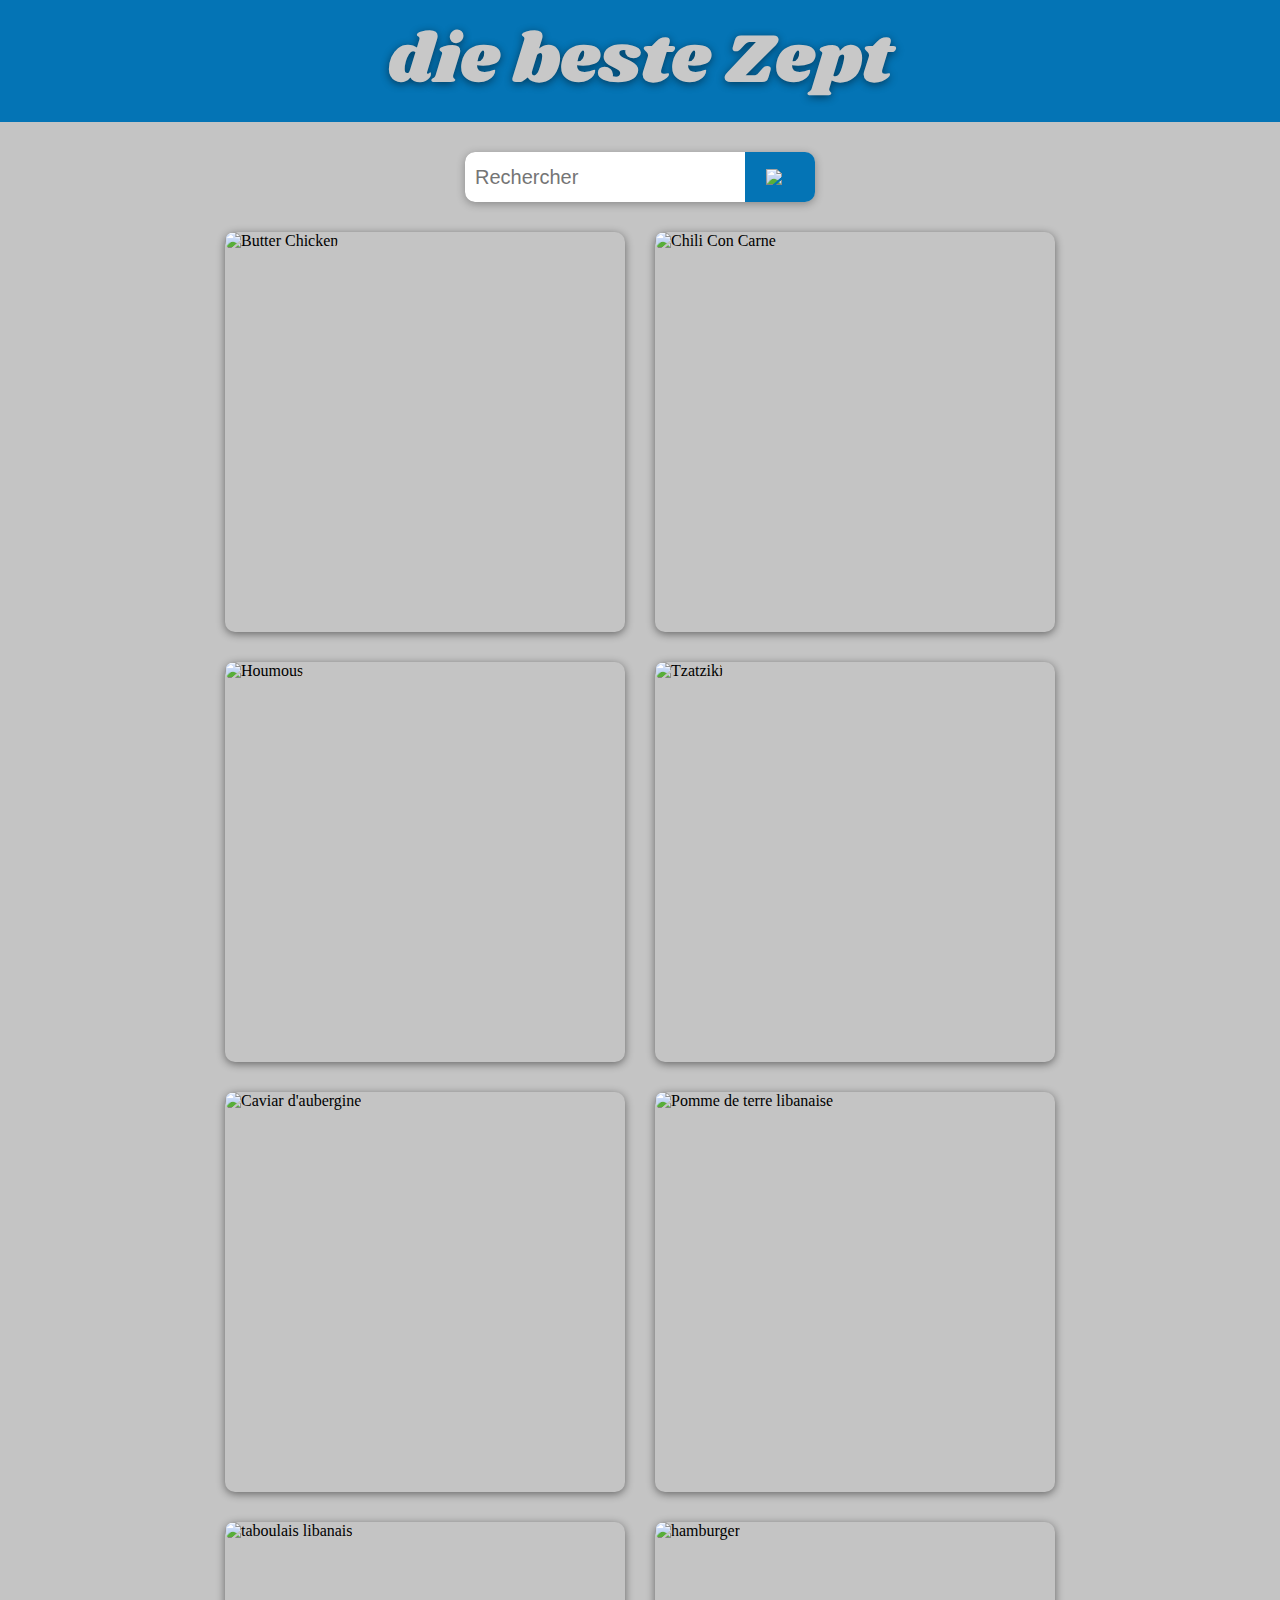
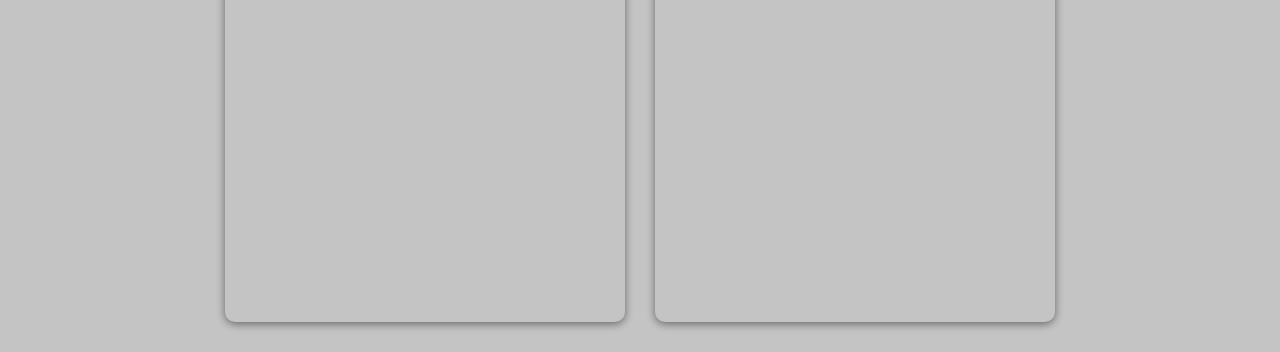
==== index.html @ 377eae84 "commited" ====
<!DOCTYPE html>
<html lang="fr">

<head>
    <meta charset="UTF-8">
    <meta http-equiv="X-UA-Compatible" content="IE=edge">
    <meta name="viewport" content="width=device-width, initial-scale=1.0">
    <title>Rezepte</title>
    <link rel="stylesheet" href="./style.css">
    <link href="https://fonts.googleapis.com/css2?family=Shrikhand&display=swap" rel="stylesheet">
    <link href="https://fonts.googleapis.com/css2?family=Merriweather:wght@300&display=swap" rel="stylesheet">
    <link href="https://fonts.googleapis.com/css2?family=Karma:wght@300&display=swap" rel="stylesheet">
</head>

<body>

    <div class="container-accueil">
        <h1>die beste Zept </h1>

        <div class="container-search">
            <input id="search-input" type="text" placeholder="Rechercher">
            <div class="search">
                <img src="ressources/logo-search.svg">
            </div>
        </div>

        <div class="container-recettes">
            <div class="block-recette">
                <div class="devant">
                    <img src="ressources/butter-chicken.jpg" alt="Butter Chicken">
                </div>
                <div class="overlay">
                    <h4>Butter Chicken</h4>
                    <button class="btn-instruction" type="button"><a
                            href="rezepte/butterChicken.html">Instructions</a></button>
                </div>
            </div>

            <div class="block-recette">
                <div class="devant">
                    <img src="ressources/chili.jpg" alt="Chili Con Carne">
                </div>
                <div class="overlay">
                    <h4>Chili Con Carne</h4>
                    <button class="btn-instruction" type="button"><a
                            href="rezepte/chiliConCarne.html">Instructions</a></button>
                </div>
            </div>

            <div class="block-recette">
                <div class="devant">
                    <img src="ressources/houmous.jpg" alt="Houmous">
                </div>
                <div class="overlay">
                    <h4>Houmous</h4>
                    <button class="btn-instruction" type="button"><a
                            href="rezepte/houmous.html">Instructions</a></button>
                </div>
            </div>

            <div class="block-recette">
                <div class="devant">
                    <img src="ressources/tzatziki.webp" alt="Tzatziki">
                </div>
                <div class="overlay">
                    <h4>Tzatziki</h4>
                    <button class="btn-instruction" type="button"><a
                            href="rezepte/tzatziki.html">Instructions</a></button>
                </div>
            </div>

            <div class="block-recette">
                <div class="devant">
                    <img src="ressources/caviar-aubergine.jpg" alt="Caviar d'aubergine">
                </div>
                <div class="overlay">
                    <h4>Caviar d'aubergine</h4>
                    <button class="btn-instruction" type="button"><a
                            href="rezepte/caviarAubergine.html">Instructions</a></button>
                </div>
            </div>

            <div class="block-recette">
                <div class="devant">
                    <img src="ressources/PDT-libanaise.jpg" alt="Pomme de terre libanaise">
                </div>
                <div class="overlay">
                    <h4>Batata harra</h4>
                    <button class="btn-instruction" type="button"><a
                            href="rezepte/pdtLibanaise.html">Instructions</a></button>
                </div>
            </div>

            <div class="block-recette">
                <div class="devant">
                    <img src="ressources/taboulelibanais.jpg" alt="taboulais libanais">
                </div>
                <div class="overlay">
                    <h4>Taboulé libanais</h4>
                    <button class="btn-instruction" type="button"><a
                            href="rezepte/tabouleLibanais.html">Instructions</a></button>
                </div>
            </div>

            <div class="block-recette">
                <div class="devant">
                    <img src="ressources/hamburger.webp" alt="hamburger">
                </div>
                <div class="overlay">
                    <h4>Hamburger</h4>
                    <button class="btn-instruction" type="button"><a
                            href="rezepte/hamburger.html">Instructions</a></button>
                </div>
            </div>

        </div>

    </div>

    <script src="main.js"></script>
</body>

</html>
---- style.css ----
*,
::before,
::after {
    margin: 0;
    padding: 0;
    box-sizing: border-box;
}

body {
    background: #C4C4C4;
}

.container-accueil {
    display: flex;
    flex-direction: column;
    justify-content: center;
    align-items: center;
}

.container-accueil h1 {
    padding: 10px;
    text-align: center;
    font-size: clamp(30px, 8vw, 70px);
    width: 100%;
    font-weight: lighter;
    background-color: #0474B5;
    font-family: 'Shrikhand', cursive;
    color: rgb(200, 200, 200);
    text-shadow: 0 2px 8px rgba(0, 0, 0, 0.479);
}

/***************** Searh barre ****************/

.container-search {
    display: flex;
    max-width: 350px;
    width: 70%;
    margin-top: 30px;
    border-radius: 10px;
    overflow: hidden;
    box-shadow: 0 2px 8px rgba(0, 0, 0, 0.3);
}

.search {
    background-color: #0474B5;
    position: relative;
    width: 20%;
}

.search img {
    position: absolute;
    top: 50%;
    left: 50%;
    transform: translate(-50%, -50%);
    width: 40%;
}

input[type="text"] {
    max-width: 300px;
    width: 80%;
    height: 50px;
    border-top-left-radius: 10px;
    border-bottom-left-radius: 10px;
    padding-left: 10px;
    border: none;
    font-size: 20px;
    cursor: pointer;
}

/*********** Blocks recettes ******************/

.container-recettes {
    display: flex;
    justify-content: center;
    flex-wrap: wrap;
    width: 100%;
    padding: 30px;
    gap: 30px;
    max-width: 2200px;
}

.block-recette {
    position: relative;
    width: 400px;
    height: 400px;
    border-radius: 10px;
    box-shadow: 0 2px 8px rgba(0, 0, 0, 0.479);
}

.devant {
    position: absolute;
    top: 0;
    right: 0;
    bottom: 0;
    left: 0;
    border-radius: 10px;
    transition: filter 0.4s ease-in-out;
}

.devant img {
    width: 100%;
    height: 100%;
    object-fit: cover;
    object-position: center;
    border-radius: 10px;
}

.overlay {
    position: absolute;
    top: 50%;
    left: 50%;
    transform: translate(-50%, -50%);
    display: flex;
    flex-direction: column;
    align-items: center;
    justify-content: center;
    text-align: center;
    gap: 10px;
    width: 100%;
    height: 0;
    overflow: hidden;
    color: white;
    background-color: #0000009a;
    transition: height 0.4s ease-in-out;
}

.overlay h4 {
    font-size: clamp(25px, 3vw, 40px);
    margin-bottom: 10px;
    font-family: 'Merriweather', serif;
}

.block-recette:hover .overlay {
    height: 40%;
}

.block-recette:hover .devant {
    filter: blur(2px);
}

.btn-instruction {
    position: relative;
    padding: 10px 15px;
    cursor: pointer;
    border-radius: 10px;
    font-size: clamp(15px, 2vw, 25px);
    font-weight: 600;
    z-index: 1;
    overflow: hidden;
    border: none;
    box-shadow: 0 2px 8px rgba(255, 255, 255, 0.459);
    font-family: 'Karma', serif;
}

.btn-instruction a {
    text-decoration: none;
    color: black;
    letter-spacing: 1px;
    transition: color 0.3s ease-in-out;
}

.btn-instruction::after {
    content: "";
    z-index: -1;
    position: absolute;
    top: 50%;
    left: 50%;
    width: 100%;
    height: 0;
    transform: translate(-50%, -50%) rotate(26deg);
    background-color: #0474b5;
    transition: all 0.3s ease-in-out;
}

.btn-instruction:hover::after {
    height: 250%;
}

.btn-instruction:hover a {
    color: white;
}

.derriere .recette-instruction {
    font-size: 30px;
}

/*************** Responsive **********************/

@media screen and (max-width: 890px) {

    .block-recette {
        width: 100%;
        height: 300px;
    }
}


@media screen and (max-width:425px) {


    .container-recettes {
        padding: 20px;
        gap: 20px;
    }

    /***************** Searh barre ****************/

    .container-search {
        margin-top: 20px;
    }

    input[type="text"] {
        height: 40px;
    }

    .block-recette {
        height: 300px;
    }

}
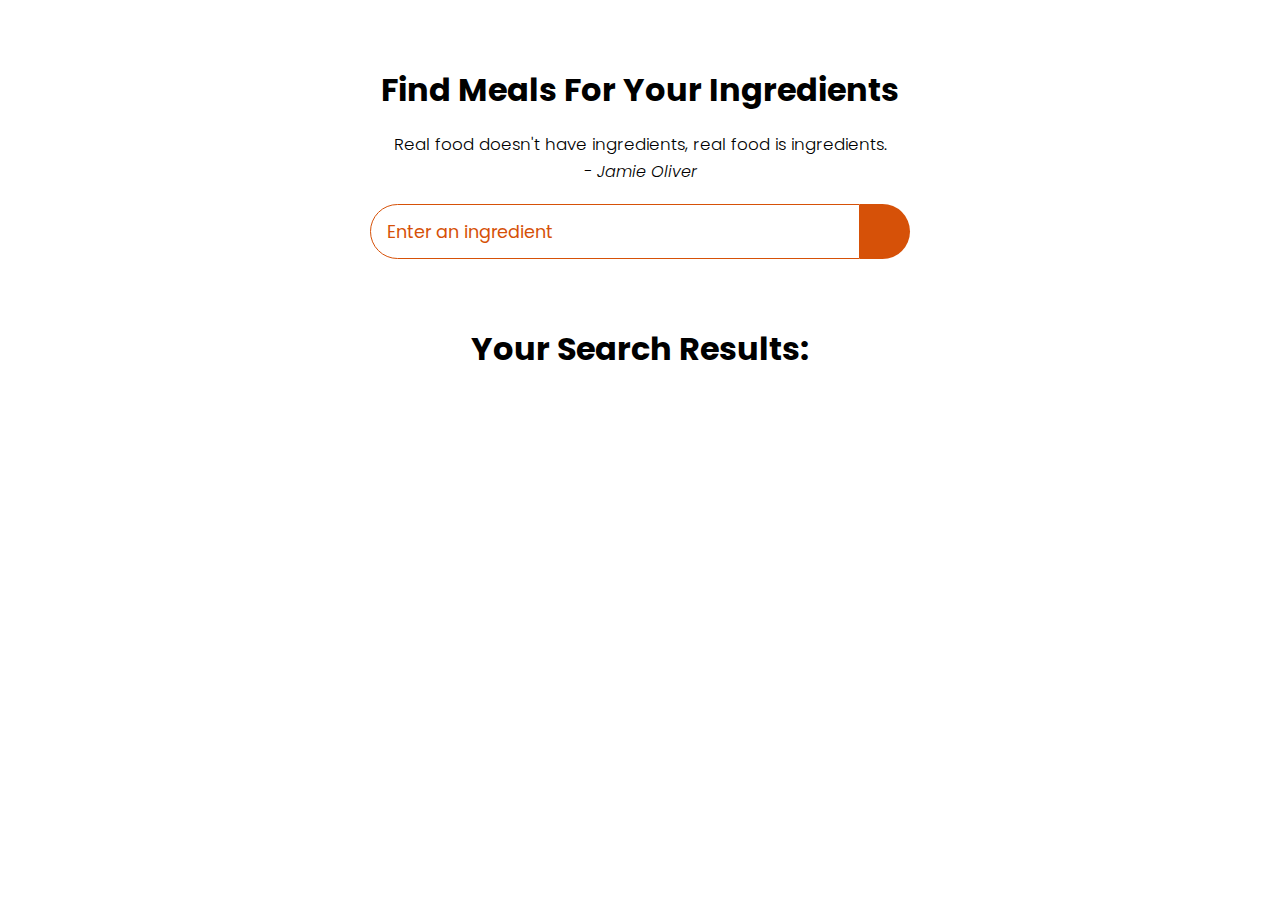
==== commit dac4f221: "neues style" ====
--- a/index.html
+++ b/index.html
@@ -1,123 +1,81 @@
 <!DOCTYPE html>
-<html lang="fr">
+<html lang="en">
 
 <head>
     <meta charset="UTF-8">
-    <meta http-equiv="X-UA-Compatible" content="IE=edge">
     <meta name="viewport" content="width=device-width, initial-scale=1.0">
-    <title>Rezepte</title>
-    <link rel="stylesheet" href="./style.css">
-    <link href="https://fonts.googleapis.com/css2?family=Shrikhand&display=swap" rel="stylesheet">
-    <link href="https://fonts.googleapis.com/css2?family=Merriweather:wght@300&display=swap" rel="stylesheet">
-    <link href="https://fonts.googleapis.com/css2?family=Karma:wght@300&display=swap" rel="stylesheet">
+    <title>Find Meal For Your Ingredients</title>
+    <link rel="stylesheet" href="https://cdnjs.cloudflare.com/ajax/libs/font-awesome/5.15.1/css/all.min.css"
+        integrity="sha512-+4zCK9k+qNFUR5X+cKL9EIR+ZOhtIloNl9GIKS57V1MyNsYpYcUrUeQc9vNfzsWfV28IaLL3i96P9sdNyeRssA=="
+        crossorigin="anonymous" />
+    <link rel="stylesheet" href="style.css">
 </head>
 
 <body>
 
-    <div class="container-accueil">
-        <h1>die beste Zept </h1>
+    <div class="container">
+        <div class="meal-wrapper">
+            <div class="meal-search">
+                <h2 class="title">Find Meals For Your Ingredients</h2>
+                <blockquote>Real food doesn't have ingredients, real food is ingredients.<br>
+                    <cite>- Jamie Oliver</cite>
+                </blockquote>
 
-        <div class="container-search">
-            <input id="search-input" type="text" placeholder="Rechercher">
-            <div class="search">
-                <img src="ressources/logo-search.svg">
-            </div>
-        </div>
-
-        <div class="container-recettes">
-            <div class="block-recette">
-                <div class="devant">
-                    <img src="ressources/butter-chicken.jpg" alt="Butter Chicken">
-                </div>
-                <div class="overlay">
-                    <h4>Butter Chicken</h4>
-                    <button class="btn-instruction" type="button"><a
-                            href="rezepte/butterChicken.html">Instructions</a></button>
+                <div class="meal-search-box">
+                    <input type="text" class="search-control" placeholder="Enter an ingredient" id="search-input">
+                    <button type="submit" class="search-btn btn" id="search-btn">
+                        <i class="fas fa-search"></i>
+                    </button>
                 </div>
             </div>
 
-            <div class="block-recette">
-                <div class="devant">
-                    <img src="ressources/chili.jpg" alt="Chili Con Carne">
-                </div>
-                <div class="overlay">
-                    <h4>Chili Con Carne</h4>
-                    <button class="btn-instruction" type="button"><a
-                            href="rezepte/chiliConCarne.html">Instructions</a></button>
+            <div class="meal-result">
+                <h2 class="title">Your Search Results:</h2>
+                <div id="meal">
+                    <!-- meal item -->
+                    <!-- <div class = "meal-item">
+            <div class = "meal-img">
+              <img src = "food.jpg" alt = "food">
+            </div>
+            <div class = "meal-name">
+              <h3>Potato Chips</h3>
+              <a href = "#" class = "recipe-btn">Get Recipe</a>
+            </div>
+          </div> -->
+                    <!-- end of meal item -->
                 </div>
             </div>
 
-            <div class="block-recette">
-                <div class="devant">
-                    <img src="ressources/houmous.jpg" alt="Houmous">
-                </div>
-                <div class="overlay">
-                    <h4>Houmous</h4>
-                    <button class="btn-instruction" type="button"><a
-                            href="rezepte/houmous.html">Instructions</a></button>
+
+            <div class="meal-details">
+                <!-- recipe close btn -->
+                <button type="button" class="btn recipe-close-btn" id="recipe-close-btn">
+                    <i class="fas fa-times"></i>
+                </button>
+
+                <!-- meal content -->
+                <div class="meal-details-content">
+                    <!-- <h2 class = "recipe-title">Meals Name Here</h2>
+          <p class = "recipe-category">Category Name</p>
+          <div class = "recipe-instruct">
+            <h3>Instructions:</h3>
+            <p>Lorem ipsum, dolor sit amet consectetur adipisicing elit. Quo blanditiis quis accusantium natus! Porro, reiciendis maiores molestiae distinctio veniam ratione ex provident ipsa, soluta suscipit quam eos velit autem iste!</p>
+            <p>Lorem ipsum dolor sit amet consectetur adipisicing elit. Amet aliquam voluptatibus ad obcaecati magnam, esse numquam nisi ut adipisci in?</p>
+          </div>
+          <div class = "recipe-meal-img">
+            <img src = "food.jpg" alt = "">
+          </div>
+          <div class = "recipe-link">
+            <a href = "#" target = "_blank">Watch Video</a>
+          </div> -->
                 </div>
             </div>
-
-            <div class="block-recette">
-                <div class="devant">
-                    <img src="ressources/tzatziki.webp" alt="Tzatziki">
-                </div>
-                <div class="overlay">
-                    <h4>Tzatziki</h4>
-                    <button class="btn-instruction" type="button"><a
-                            href="rezepte/tzatziki.html">Instructions</a></button>
-                </div>
-            </div>
-
-            <div class="block-recette">
-                <div class="devant">
-                    <img src="ressources/caviar-aubergine.jpg" alt="Caviar d'aubergine">
-                </div>
-                <div class="overlay">
-                    <h4>Caviar d'aubergine</h4>
-                    <button class="btn-instruction" type="button"><a
-                            href="rezepte/caviarAubergine.html">Instructions</a></button>
-                </div>
-            </div>
-
-            <div class="block-recette">
-                <div class="devant">
-                    <img src="ressources/PDT-libanaise.jpg" alt="Pomme de terre libanaise">
-                </div>
-                <div class="overlay">
-                    <h4>Batata harra</h4>
-                    <button class="btn-instruction" type="button"><a
-                            href="rezepte/pdtLibanaise.html">Instructions</a></button>
-                </div>
-            </div>
-
-            <div class="block-recette">
-                <div class="devant">
-                    <img src="ressources/taboulelibanais.jpg" alt="taboulais libanais">
-                </div>
-                <div class="overlay">
-                    <h4>Taboulé libanais</h4>
-                    <button class="btn-instruction" type="button"><a
-                            href="rezepte/tabouleLibanais.html">Instructions</a></button>
-                </div>
-            </div>
-
-            <div class="block-recette">
-                <div class="devant">
-                    <img src="ressources/hamburger.webp" alt="hamburger">
-                </div>
-                <div class="overlay">
-                    <h4>Hamburger</h4>
-                    <button class="btn-instruction" type="button"><a
-                            href="rezepte/hamburger.html">Instructions</a></button>
-                </div>
-            </div>
-
         </div>
-
     </div>
 
-    <script src="main.js"></script>
+
+
+    <script src="script.js"></script>
 </body>
 
 </html>--- a/style.css
+++ b/style.css
@@ -1,220 +1,344 @@
-*,
-::before,
-::after {
+@import url('https://fonts.googleapis.com/css2?family=Poppins:wght@200;300;400;500;600;700;800;900&display=swap');
+
+* {
+    padding: 0;
     margin: 0;
-    padding: 0;
     box-sizing: border-box;
 }
 
+:root {
+    --tenne-tawny: #d65108;
+    --tenne-tawny-dark: #b54507;
+}
+
 body {
-    background: #C4C4C4;
-}
-
-.container-accueil {
+    font-weight: 300;
+    font-size: 1.05rem;
+    line-height: 1.6;
+    font-family: 'Poppins', sans-serif;
+}
+
+/*  */
+.btn {
+    font-family: inherit;
+    cursor: pointer;
+    outline: 0;
+    font-size: 1.05rem;
+}
+
+.text {
+    opacity: 0.8;
+}
+
+.title {
+    font-size: 2rem;
+    margin-bottom: 1rem;
+}
+
+/*  */
+.container {
+    min-height: 100vh;
+}
+
+.meal-wrapper {
+    max-width: 1280px;
+    margin: 0 auto;
+    padding: 2rem;
+    background: #fff;
+    text-align: center;
+}
+
+.meal-search {
+    margin: 2rem 0;
+}
+
+.meal-search cite {
+    font-size: 1rem;
+}
+
+.meal-search-box {
+    margin: 1.2rem 0;
     display: flex;
-    flex-direction: column;
-    justify-content: center;
-    align-items: center;
-}
-
-.container-accueil h1 {
-    padding: 10px;
-    text-align: center;
-    font-size: clamp(30px, 8vw, 70px);
+    align-items: stretch;
+}
+
+.search-control,
+.search-btn {
     width: 100%;
-    font-weight: lighter;
-    background-color: #0474B5;
-    font-family: 'Shrikhand', cursive;
-    color: rgb(200, 200, 200);
-    text-shadow: 0 2px 8px rgba(0, 0, 0, 0.479);
-}
-
-/***************** Searh barre ****************/
-
-.container-search {
-    display: flex;
-    max-width: 350px;
-    width: 70%;
-    margin-top: 30px;
-    border-radius: 10px;
+}
+
+.search-control {
+    padding: 0 1rem;
+    font-size: 1.1rem;
+    font-family: inherit;
+    outline: 0;
+    border: 1px solid var(--tenne-tawny);
+    color: var(--tenne-tawny);
+    border-top-left-radius: 2rem;
+    border-bottom-left-radius: 2rem;
+}
+
+.search-control::placeholder {
+    color: var(--tenne-tawny);
+}
+
+.search-btn {
+    width: 55px;
+    height: 55px;
+    font-size: 1.8rem;
+    background: var(--tenne-tawny);
+    color: #fff;
+    border: none;
+    border-top-right-radius: 2rem;
+    border-bottom-right-radius: 2rem;
+    transition: all 0.4s linear;
+    -webkit-transition: all 0.4s linear;
+    -moz-transition: all 0.4s linear;
+    -ms-transition: all 0.4s linear;
+    -o-transition: all 0.4s linear;
+}
+
+.search-btn:hover {
+    background: var(--tenne-tawny-dark);
+}
+
+.meal-result {
+    margin-top: 4rem;
+}
+
+#meal {
+    margin: 2.4rem 0;
+}
+
+.meal-item {
+    border-radius: 1rem;
+    -webkit-border-radius: 1rem;
+    -moz-border-radius: 1rem;
+    -ms-border-radius: 1rem;
+    -o-border-radius: 1rem;
     overflow: hidden;
-    box-shadow: 0 2px 8px rgba(0, 0, 0, 0.3);
-}
-
-.search {
-    background-color: #0474B5;
-    position: relative;
-    width: 20%;
-}
-
-.search img {
-    position: absolute;
+    box-shadow: 0 4px 21px -12px rgba(0, 0, 0, 0.79);
+    margin: 2rem 0;
+}
+
+.meal-img img {
+    width: 100%;
+    display: block;
+}
+
+.meal-name {
+    padding: 1.5rem 0.5rem;
+}
+
+.meal-name h3 {
+    font-size: 1.4rem;
+}
+
+.recipe-btn {
+    text-decoration: none;
+    color: #fff;
+    background: var(--tenne-tawny);
+    font-weight: 500;
+    font-size: 1.1rem;
+    padding: 0.75rem 0;
+    display: block;
+    width: 175px;
+    margin: 1rem auto;
+    border-radius: 2rem;
+    -webkit-border-radius: 2rem;
+    -moz-border-radius: 2rem;
+    -ms-border-radius: 2rem;
+    -o-border-radius: 2rem;
+    transition: all 0.4s linear;
+    -webkit-transition: all 0.4s linear;
+    -moz-transition: all 0.4s linear;
+    -ms-transition: all 0.4s linear;
+    -o-transition: all 0.4s linear;
+}
+
+.recipe-btn:hover {
+    background: var(--tenne-tawny-dark);
+}
+
+/* meal details */
+.meal-details {
+    position: fixed;
     top: 50%;
     left: 50%;
     transform: translate(-50%, -50%);
-    width: 40%;
-}
-
-input[type="text"] {
-    max-width: 300px;
-    width: 80%;
-    height: 50px;
-    border-top-left-radius: 10px;
-    border-bottom-left-radius: 10px;
-    padding-left: 10px;
+    -webkit-transform: translate(-50%, -50%);
+    -moz-transform: translate(-50%, -50%);
+    -ms-transform: translate(-50%, -50%);
+    -o-transform: translate(-50%, -50%);
+    color: #fff;
+    background: var(--tenne-tawny);
+    border-radius: 1rem;
+    -webkit-border-radius: 1rem;
+    -moz-border-radius: 1rem;
+    -ms-border-radius: 1rem;
+    -o-border-radius: 1rem;
+    width: 90%;
+    height: 90%;
+    overflow-y: scroll;
+    display: none;
+    padding: 2rem 0;
+}
+
+.meal-details::-webkit-scrollbar {
+    width: 10px;
+}
+
+.meal-details::-webkit-scrollbar-thumb {
+    background: #f0f0f0;
+    border-radius: 2rem;
+    -webkit-border-radius: 2rem;
+    -moz-border-radius: 2rem;
+    -ms-border-radius: 2rem;
+    -o-border-radius: 2rem;
+}
+
+
+/* js related */
+.showRecipe {
+    display: block;
+}
+
+.meal-details-content {
+    margin: 2rem;
+}
+
+.meal-details-content p:not(.recipe-category) {
+    padding: 1rem 0;
+}
+
+.recipe-close-btn {
+    position: absolute;
+    right: 2rem;
+    top: 2rem;
+    font-size: 1.8rem;
+    background: #fff;
     border: none;
-    font-size: 20px;
-    cursor: pointer;
-}
-
-/*********** Blocks recettes ******************/
-
-.container-recettes {
+    width: 35px;
+    height: 35px;
+    border-radius: 50%;
+    -webkit-border-radius: 50%;
+    -moz-border-radius: 50%;
+    -ms-border-radius: 50%;
+    -o-border-radius: 50%;
     display: flex;
-    justify-content: center;
-    flex-wrap: wrap;
-    width: 100%;
-    padding: 30px;
-    gap: 30px;
-    max-width: 2200px;
-}
-
-.block-recette {
-    position: relative;
-    width: 400px;
-    height: 400px;
-    border-radius: 10px;
-    box-shadow: 0 2px 8px rgba(0, 0, 0, 0.479);
-}
-
-.devant {
-    position: absolute;
-    top: 0;
-    right: 0;
-    bottom: 0;
-    left: 0;
-    border-radius: 10px;
-    transition: filter 0.4s ease-in-out;
-}
-
-.devant img {
-    width: 100%;
-    height: 100%;
-    object-fit: cover;
-    object-position: center;
-    border-radius: 10px;
-}
-
-.overlay {
-    position: absolute;
-    top: 50%;
-    left: 50%;
-    transform: translate(-50%, -50%);
-    display: flex;
-    flex-direction: column;
     align-items: center;
     justify-content: center;
-    text-align: center;
-    gap: 10px;
+    opacity: 0.9;
+}
+
+.recipe-title {
+    letter-spacing: 1px;
+    padding-bottom: 1rem;
+}
+
+.recipe-category {
+    background: #fff;
+    font-weight: 600;
+    color: var(--tenne-tawny);
+    display: inline-block;
+    padding: 0.2rem 0.5rem;
+    border-radius: 0.3rem;
+    -webkit-border-radius: 0.3rem;
+    -moz-border-radius: 0.3rem;
+    -ms-border-radius: 0.3rem;
+    -o-border-radius: 0.3rem;
+}
+
+.recipe-category {
+    background: #fff;
+    font-weight: 600;
+    color: var(--tenne-tawny);
+    display: inline-block;
+    padding: 0.2rem 0.5rem;
+    border-radius: 0.3rem;
+    -webkit-border-radius: 0.3rem;
+    -moz-border-radius: 0.3rem;
+    -ms-border-radius: 0.3rem;
+    -o-border-radius: 0.3rem;
+}
+
+.recipe-instruct {
+    padding: 1rem 0;
+}
+
+.recipe-meal-img img {
+    width: 100px;
+    height: 100px;
+    border-radius: 50%;
+    -webkit-border-radius: 50%;
+    -moz-border-radius: 50%;
+    -ms-border-radius: 50%;
+    -o-border-radius: 50%;
+    margin: 0 auto;
+    display: block;
+}
+
+.recipe-link {
+    margin: 1.4rem 0;
+}
+
+.recipe-link a {
+    color: #fff;
+    font-size: 1.2rem;
+    font-weight: 700;
+    transition: all 0.4s linear;
+    -webkit-transition: all 0.4s linear;
+    -moz-transition: all 0.4s linear;
+    -ms-transition: all 0.4s linear;
+    -o-transition: all 0.4s linear;
+}
+
+.recipe-link a:hover {
+    opacity: 0.8;
+}
+
+
+/*  */
+.notFound {
+    grid-template-columns: 1fr !important;
+    color: var(--tenne-tawny);
+    font-size: 1.8rem;
+    font-weight: 600;
     width: 100%;
-    height: 0;
-    overflow: hidden;
-    color: white;
-    background-color: #0000009a;
-    transition: height 0.4s ease-in-out;
-}
-
-.overlay h4 {
-    font-size: clamp(25px, 3vw, 40px);
-    margin-bottom: 10px;
-    font-family: 'Merriweather', serif;
-}
-
-.block-recette:hover .overlay {
-    height: 40%;
-}
-
-.block-recette:hover .devant {
-    filter: blur(2px);
-}
-
-.btn-instruction {
-    position: relative;
-    padding: 10px 15px;
-    cursor: pointer;
-    border-radius: 10px;
-    font-size: clamp(15px, 2vw, 25px);
-    font-weight: 600;
-    z-index: 1;
-    overflow: hidden;
-    border: none;
-    box-shadow: 0 2px 8px rgba(255, 255, 255, 0.459);
-    font-family: 'Karma', serif;
-}
-
-.btn-instruction a {
-    text-decoration: none;
-    color: black;
-    letter-spacing: 1px;
-    transition: color 0.3s ease-in-out;
-}
-
-.btn-instruction::after {
-    content: "";
-    z-index: -1;
-    position: absolute;
-    top: 50%;
-    left: 50%;
-    width: 100%;
-    height: 0;
-    transform: translate(-50%, -50%) rotate(26deg);
-    background-color: #0474b5;
-    transition: all 0.3s ease-in-out;
-}
-
-.btn-instruction:hover::after {
-    height: 250%;
-}
-
-.btn-instruction:hover a {
-    color: white;
-}
-
-.derriere .recette-instruction {
-    font-size: 30px;
-}
-
-/*************** Responsive **********************/
-
-@media screen and (max-width: 890px) {
-
-    .block-recette {
-        width: 100%;
-        height: 300px;
-    }
-}
-
-
-@media screen and (max-width:425px) {
-
-
-    .container-recettes {
-        padding: 20px;
-        gap: 20px;
-    }
-
-    /***************** Searh barre ****************/
-
-    .container-search {
-        margin-top: 20px;
-    }
-
-    input[type="text"] {
-        height: 40px;
-    }
-
-    .block-recette {
-        height: 300px;
-    }
-
+}
+
+
+
+
+
+
+/* Media Queries */
+@media screen and (min-width: 600px) {
+    .meal-search-box {
+        width: 540px;
+        margin-left: auto;
+        margin-right: auto;
+    }
+}
+
+@media screen and (min-width: 768px) {
+    #meal {
+        display: grid;
+        grid-template-columns: repeat(2, 1fr);
+        gap: 2rem;
+    }
+
+    .meal-item {
+        margin: 0;
+    }
+
+    .meal-details {
+        width: 700px;
+    }
+}
+
+@media screen and (min-width: 992px) {
+    #meal {
+        grid-template-columns: repeat(3, 1fr);
+    }
 }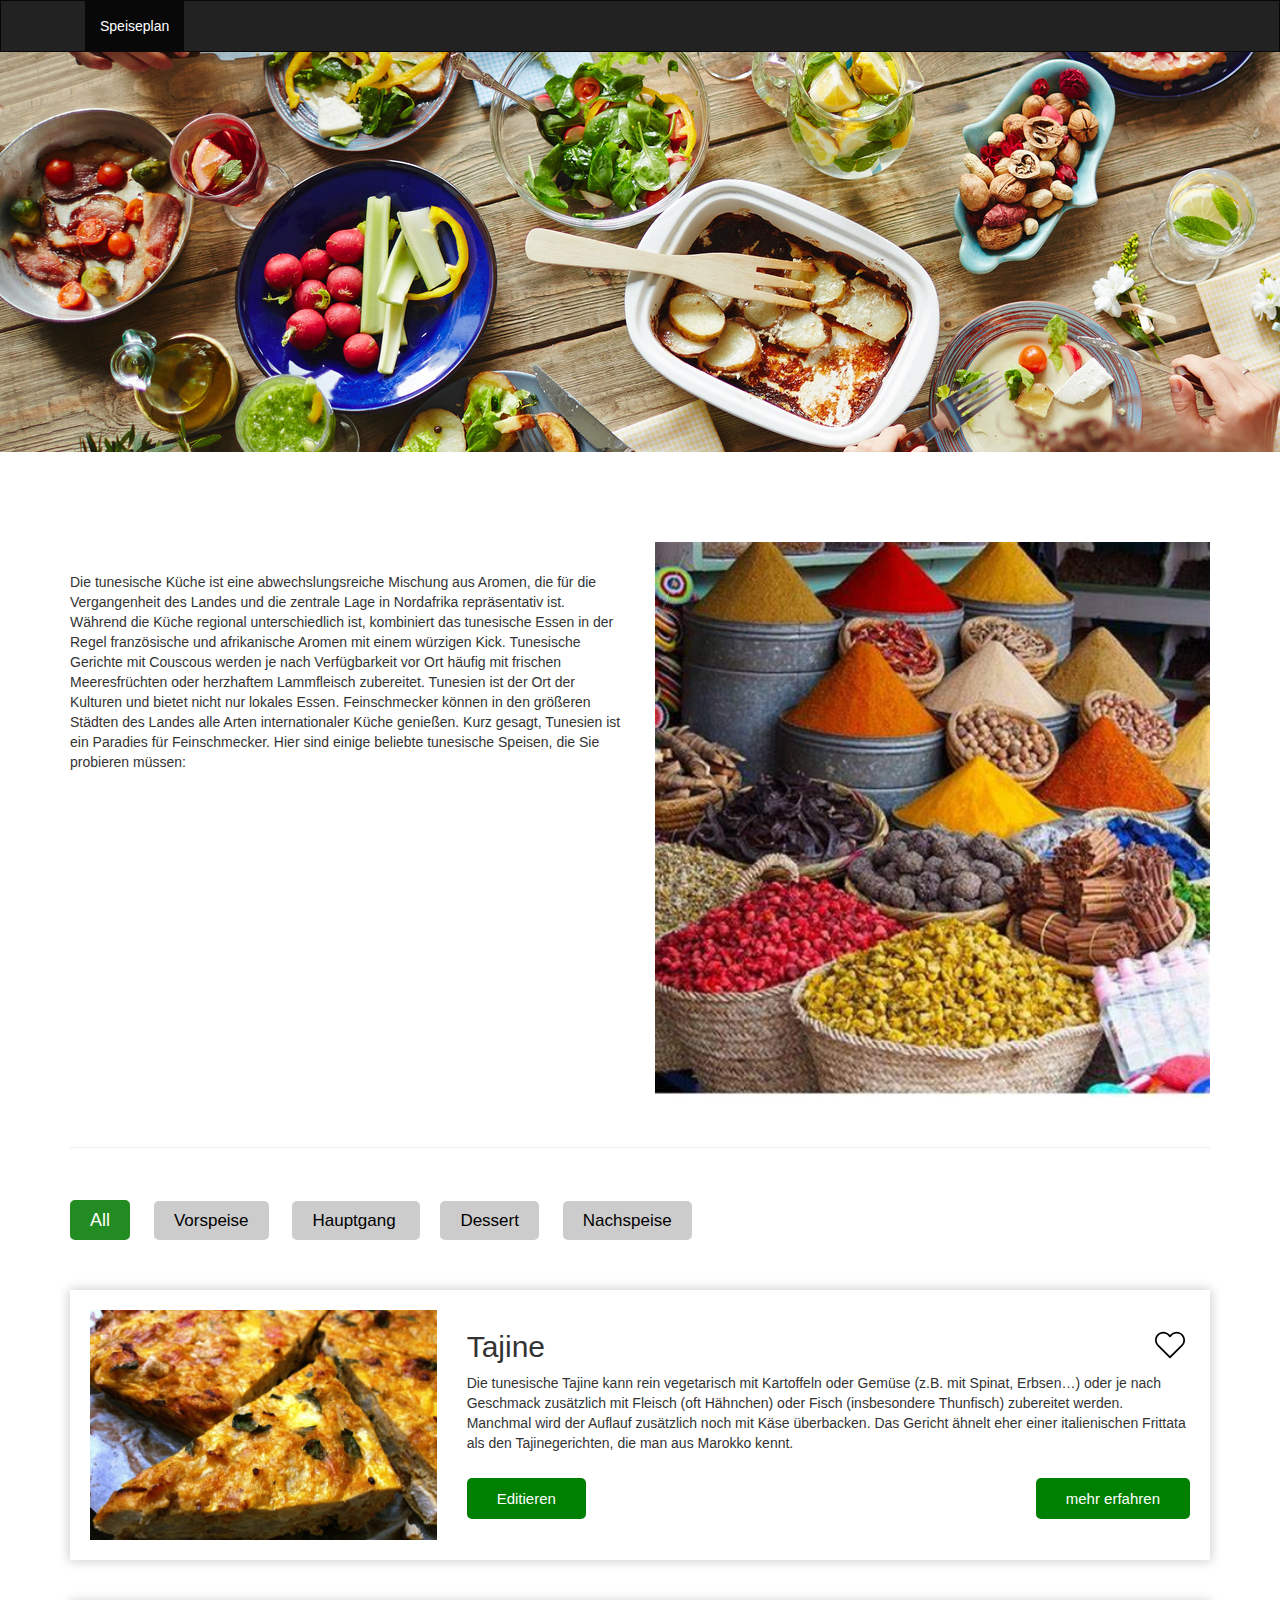
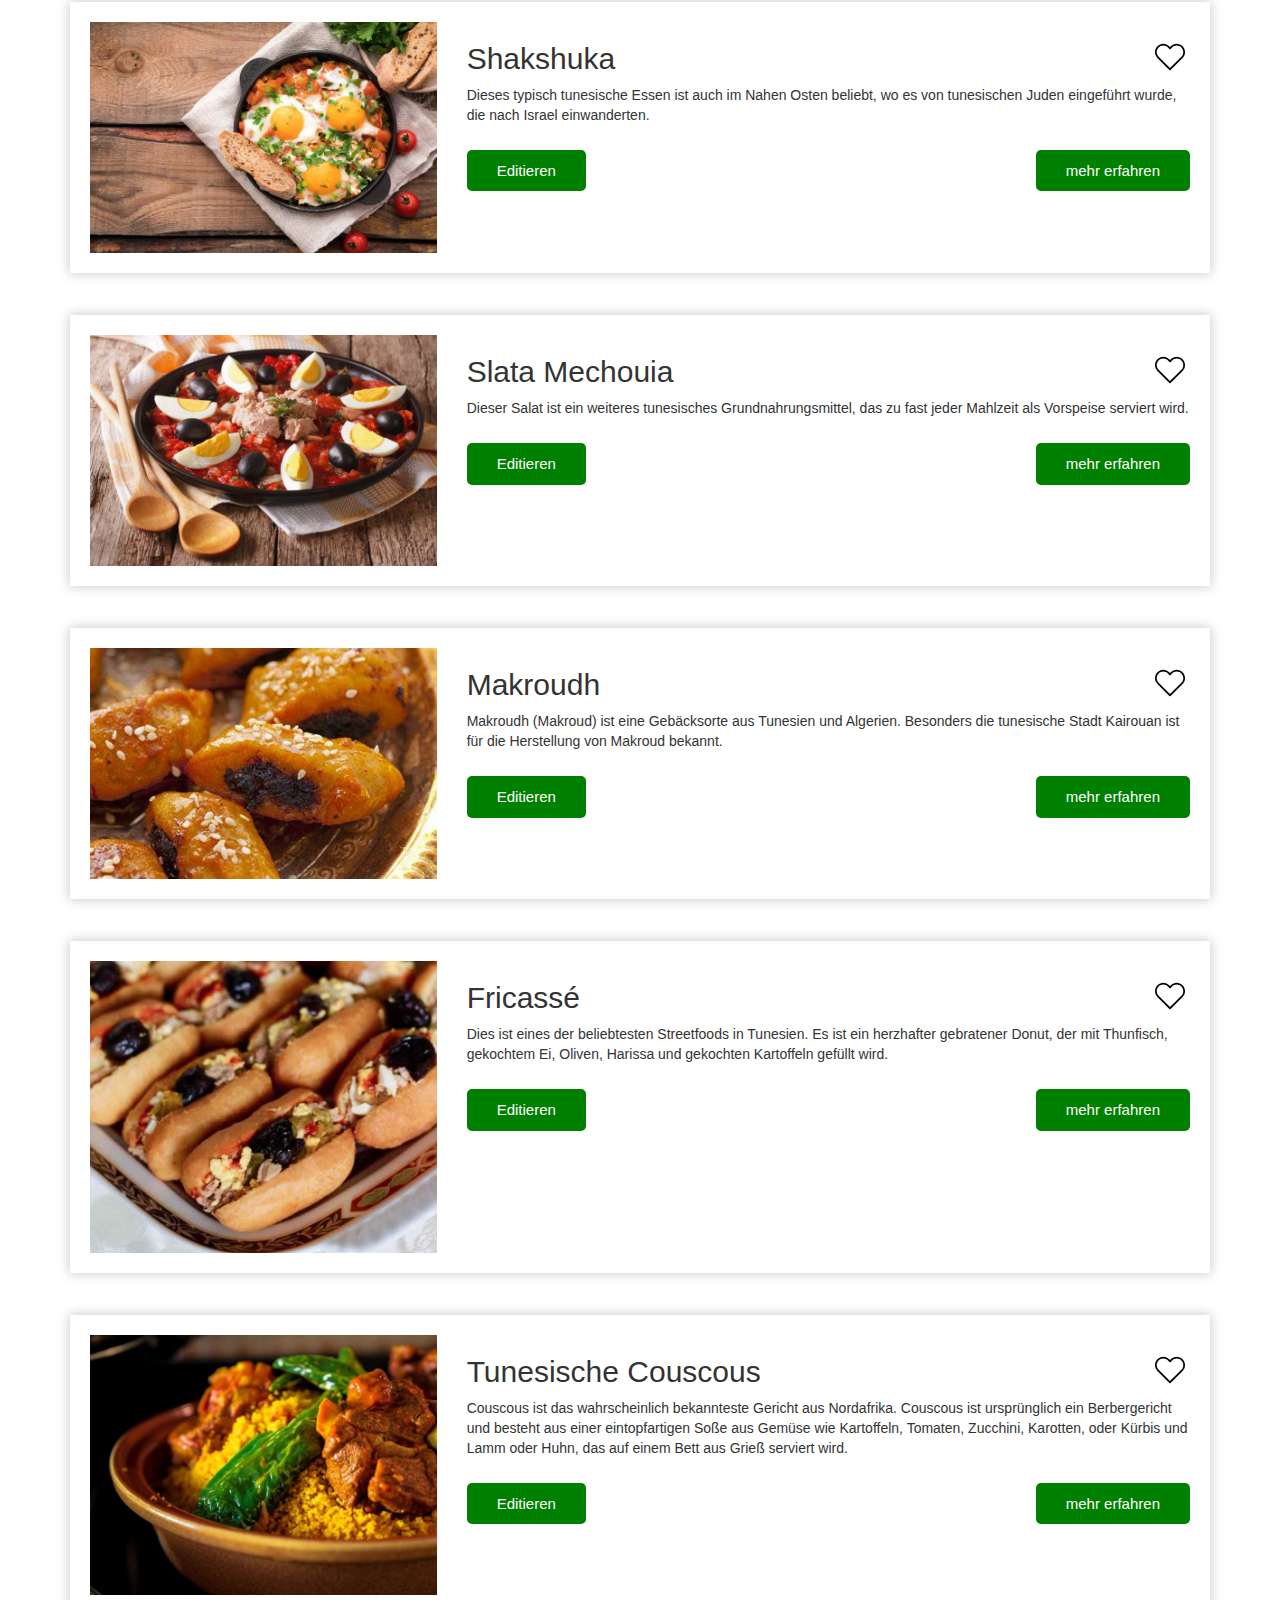
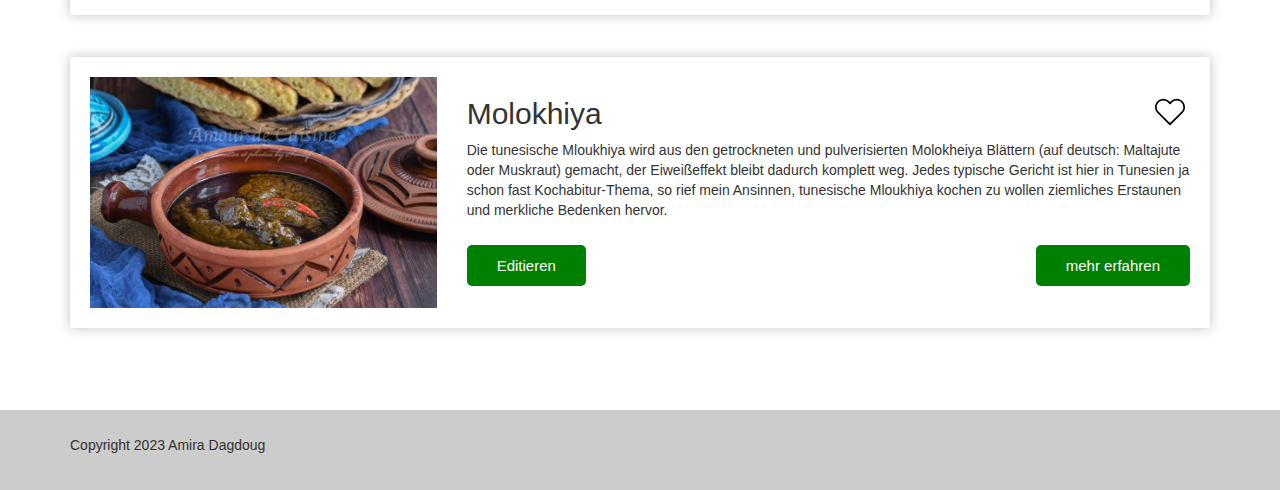
==== commit 2ebe3b6a: "rezeptbuch" ====
--- a/index.html
+++ b/index.html
@@ -2,80 +2,330 @@
 <html lang="en">
 
 <head>
-    <meta charset="UTF-8">
-    <meta name="viewport" content="width=device-width, initial-scale=1.0">
-    <title>Find Meal For Your Ingredients</title>
-    <link rel="stylesheet" href="https://cdnjs.cloudflare.com/ajax/libs/font-awesome/5.15.1/css/all.min.css"
-        integrity="sha512-+4zCK9k+qNFUR5X+cKL9EIR+ZOhtIloNl9GIKS57V1MyNsYpYcUrUeQc9vNfzsWfV28IaLL3i96P9sdNyeRssA=="
-        crossorigin="anonymous" />
-    <link rel="stylesheet" href="style.css">
+  <title>Mini Projekt Amira</title>
+  <meta charset="utf-8" />
+  <meta name="viewport" content="width=device-width, initial-scale=1" />
+  <link rel="stylesheet" href="https://maxcdn.bootstrapcdn.com/bootstrap/3.4.1/css/bootstrap.min.css" />
+  <link rel="stylesheet" href="./style.css" />
+
+  <script src="https://ajax.googleapis.com/ajax/libs/jquery/3.6.4/jquery.min.js"></script>
+  <script src="https://maxcdn.bootstrapcdn.com/bootstrap/3.4.1/js/bootstrap.min.js"></script>
 </head>
 
 <body>
-
+  <nav class="navbar navbar-inverse">
     <div class="container">
-        <div class="meal-wrapper">
-            <div class="meal-search">
-                <h2 class="title">Find Meals For Your Ingredients</h2>
-                <blockquote>Real food doesn't have ingredients, real food is ingredients.<br>
-                    <cite>- Jamie Oliver</cite>
-                </blockquote>
-
-                <div class="meal-search-box">
-                    <input type="text" class="search-control" placeholder="Enter an ingredient" id="search-input">
-                    <button type="submit" class="search-btn btn" id="search-btn">
-                        <i class="fas fa-search"></i>
-                    </button>
-                </div>
-            </div>
-
-            <div class="meal-result">
-                <h2 class="title">Your Search Results:</h2>
-                <div id="meal">
-                    <!-- meal item -->
-                    <!-- <div class = "meal-item">
-            <div class = "meal-img">
-              <img src = "food.jpg" alt = "food">
-            </div>
-            <div class = "meal-name">
-              <h3>Potato Chips</h3>
-              <a href = "#" class = "recipe-btn">Get Recipe</a>
-            </div>
-          </div> -->
-                    <!-- end of meal item -->
-                </div>
-            </div>
-
-
-            <div class="meal-details">
-                <!-- recipe close btn -->
-                <button type="button" class="btn recipe-close-btn" id="recipe-close-btn">
-                    <i class="fas fa-times"></i>
-                </button>
-
-                <!-- meal content -->
-                <div class="meal-details-content">
-                    <!-- <h2 class = "recipe-title">Meals Name Here</h2>
-          <p class = "recipe-category">Category Name</p>
-          <div class = "recipe-instruct">
-            <h3>Instructions:</h3>
-            <p>Lorem ipsum, dolor sit amet consectetur adipisicing elit. Quo blanditiis quis accusantium natus! Porro, reiciendis maiores molestiae distinctio veniam ratione ex provident ipsa, soluta suscipit quam eos velit autem iste!</p>
-            <p>Lorem ipsum dolor sit amet consectetur adipisicing elit. Amet aliquam voluptatibus ad obcaecati magnam, esse numquam nisi ut adipisci in?</p>
-          </div>
-          <div class = "recipe-meal-img">
-            <img src = "food.jpg" alt = "">
-          </div>
-          <div class = "recipe-link">
-            <a href = "#" target = "_blank">Watch Video</a>
-          </div> -->
-                </div>
-            </div>
-        </div>
+      <div class="collapse navbar-collapse" id="myNavbar">
+        <ul class="nav navbar-nav">
+          <li class="active"><a href="#">Speiseplan</a></li>
+        </ul>
+      </div>
     </div>
-
-
-
-    <script src="script.js"></script>
+  </nav>
+
+  <div class="headerImage">
+    <img src="./images/img1.jpeg" />
+  </div>
+
+  <div class="container mt-5 mb-4">
+    <h1></h1>
+    <br />
+    <div class="row">
+      <div class="col-md-6">
+        <h3 class="mb-3"></h3>
+        <p>
+          Die tunesische Küche ist eine abwechslungsreiche Mischung aus Aromen, die für die Vergangenheit des Landes und
+          die zentrale Lage in Nordafrika repräsentativ ist.
+
+          Während die Küche regional unterschiedlich ist, kombiniert das tunesische Essen in der Regel französische und
+          afrikanische Aromen mit einem würzigen Kick. Tunesische Gerichte mit Couscous werden je nach Verfügbarkeit vor
+          Ort häufig mit frischen Meeresfrüchten oder herzhaftem Lammfleisch zubereitet.
+
+          Tunesien ist der Ort der Kulturen und bietet nicht nur lokales Essen. Feinschmecker können in den größeren
+          Städten des Landes alle Arten internationaler Küche genießen.
+          Kurz gesagt, Tunesien ist ein Paradies für Feinschmecker. Hier sind einige beliebte tunesische Speisen, die
+          Sie probieren müssen:
+        </p>
+      </div>
+      <div class="col-md-6">
+        <img src="./images/OIP (1).jpg" class="img-responsive" style="width: 100%" alt="Image" />
+      </div>
+    </div>
+    <hr class="mt-5" />
+  </div>
+
+  <div class="container mt-4 mb-4">
+    <div class="row">
+      <div class="col-md-12">
+        <div class="speiseplanFilter">
+          <span class="active" data-categ="*">All</span>
+          <span data-categ="1">Vorspeise</span>
+          <span data-categ="2">Hauptgang </span>
+          <span data-categ="3">Dessert</span>
+          <span data-categ="4">Nachspeise</span>
+        </div>
+      </div>
+
+      <div class="col-md-12 cardsList">
+        <div class="card" data-categ="4">
+          <div class="row">
+            <div class="col-md-4">
+              <img class="card-img-top" src="./images/R.jpg" />
+            </div>
+            <div class="col-md-8">
+              <div class="card-body">
+                <a class="card-body-heart" href="##"><img src="./images/heart.svg" /></a>
+                <h2>Tajine</h2>
+                <p class="card-text">
+                  Die tunesische Tajine kann rein vegetarisch mit Kartoffeln oder Gemüse (z.B. mit Spinat, Erbsen…) oder
+                  je nach Geschmack zusätzlich mit Fleisch (oft Hähnchen) oder Fisch (insbesondere Thunfisch) zubereitet
+                  werden. Manchmal wird der Auflauf zusätzlich noch mit Käse überbacken.
+
+                  Das Gericht ähnelt eher einer italienischen Frittata als den Tajinegerichten, die man aus Marokko
+                  kennt.
+                </p>
+              </div>
+              <div class="card-action">
+                <a href="##" class="card-action-edit">Editieren</a>
+                <a href="##" class="card-action-plus">mehr erfahren</a>
+              </div>
+            </div>
+
+            <div class="col-md-12 card-body-description">
+              <h2>Tajine Description</h2>
+              <p>
+                Die Tajine wird in Tunesien in vielen verschiedenen Größen und Formen angeboten. So wird diese nicht nur
+                als Hauptspeise serviert, sondern stellt auch eine beliebte Vorspeise dar.
+              </p>
+            </div>
+          </div>
+        </div>
+
+
+        <div class="card" data-categ="1">
+          <div class="row">
+            <div class="col-md-4">
+              <img class="card-img-top" src="./images/Shakshuka-768x512.jpg" />
+            </div>
+            <div class="col-md-8">
+              <div class="card-body">
+                <a class="card-body-heart" href="##"><img src="./images/heart.svg" /></a>
+                <h2> Shakshuka</h2>
+                <p class="card-text">
+                  Dieses typisch tunesische Essen ist auch im Nahen Osten beliebt, wo es von tunesischen Juden
+                  eingeführt wurde, die nach Israel einwanderten.
+                </p>
+              </div>
+              <div class="card-action">
+                <a href="##" class="card-action-edit">Editieren</a>
+                <a href="##" class="card-action-plus">mehr erfahren</a>
+              </div>
+            </div>
+            <div class="col-md-12 card-body-description">
+              <h2>Shakshuka Description</h2>
+              <p>
+                Dieses herzhafte und köstliche Gericht ist ein Eintopf, der aus Tomaten, Zwiebeln, Knoblauch und grünem
+                Paprika zusammen mit einer Vielzahl anderer Zutaten wie Kartoffeln, Zucchini oder sogar Bohnen
+                zubereitet wird, wenn diese im frühen Frühjahr reif sind.
+
+                Eier werden oft während des Garvorgangs hinzugefügt, damit sie langsam in der flüssigen Suppe pochiert
+                werden.
+                Dieses einfache Mittag- oder Abendessen wird mit Brot gegessen: Dabei werden Stücke vom Brot abgebrochen
+                und in die Sauce eingetaucht.
+                Hier können sogar verschiedene Versionen probiert werden. Die Zutaten variieren je nach Jahreszeit,
+                fragen Sie einfach, was die Spezialität des Tages ist.
+              </p>
+            </div>
+          </div>
+        </div>
+        <div class="card" data-categ="1">
+          <div class="row">
+            <div class="col-md-4">
+              <img class="card-img-top" src="./images/Tunesischer-Salat-768x512.jpg" />
+            </div>
+            <div class="col-md-8">
+              <div class="card-body">
+                <a class="card-body-heart" href="##"><img src="./images/heart.svg" /></a>
+                <h2> Slata Mechouia</h2>
+                <p class="card-text">
+                  Dieser Salat ist ein weiteres tunesisches Grundnahrungsmittel, das zu fast jeder Mahlzeit als
+                  Vorspeise serviert wird.
+                </p>
+              </div>
+              <div class="card-action">
+                <a href="##" class="card-action-edit">Editieren</a>
+                <a href="##" class="card-action-plus">mehr erfahren</a>
+              </div>
+            </div>
+            <div class="col-md-12 card-body-description">
+              <h2>Slata Mechouia Description</h2>
+              <p>
+                Wörtlich übersetzt bedeutet es „gegrillter Salat“ und besteht aus Tomaten und grüner Paprika, die über
+                dem offenen Feuer gebraten und dann fein gehackt und mit Zwiebeln, Knoblauch, gemahlenem Koriander und
+                Kümmel, Zitronensaft und viel Olivenöl gemischt werden.
+
+                Außerdem wird für diesen Salat Harissa verwendet. Passen Sie also auf, denn dieser Salat ist scharf!
+                Kapern, hartgekochte Eier und Thunfisch können diesem Gericht auch hinzugefügt werden.
+              </p>
+            </div>
+          </div>
+        </div>
+        <div class="card" data-categ="3">
+          <div class="row">
+            <div class="col-md-4">
+              <img class="card-img-top" src="./images/OIP.jpg" />
+            </div>
+            <div class="col-md-8">
+              <div class="card-body">
+                <a class="card-body-heart" href="##"><img src="./images/heart.svg" /></a>
+                <h2> Makroudh</h2>
+                <p class="card-text">
+                  Makroudh (Makroud) ist eine Gebäcksorte aus Tunesien und Algerien.
+
+                  Besonders die tunesische Stadt Kairouan ist für die Herstellung von Makroud bekannt.
+                </p>
+              </div>
+              <div class="card-action">
+                <a href="##" class="card-action-edit">Editieren</a>
+                <a href="##" class="card-action-plus">mehr erfahren</a>
+              </div>
+            </div>
+            <div class="col-md-12 card-body-description">
+              <h2>Makroudh Description</h2>
+              <p>
+                Makroudh sind eine beliebte Nachspeise in Tunesien und anderen Ländern der nordafrikanischen
+                Mittelmeerküste. Dort wird das Rezept jedoch unterschiedlich abgewandelt, indem der Füllung auch Mandeln
+                hinzugefügt oder das Gebäck auch frittiert werden.
+              </p>
+            </div>
+          </div>
+        </div>
+
+        <div class="card" data-categ="4">
+          <div class="row">
+            <div class="col-md-4">
+              <img class="card-img-top" src="./images/Fricassé-768x646.jpg" />
+            </div>
+            <div class="col-md-8">
+              <div class="card-body">
+                <a class="card-body-heart" href="##"><img src="./images/heart.svg" /></a>
+                <h2>Fricassé</h2>
+                <p class="card-text">
+                  Dies ist eines der beliebtesten Streetfoods in Tunesien. Es ist ein herzhafter gebratener Donut, der
+                  mit Thunfisch, gekochtem Ei, Oliven, Harissa und gekochten Kartoffeln gefüllt wird.
+                </p>
+              </div>
+              <div class="card-action">
+                <a href="##" class="card-action-edit">Editieren</a>
+                <a href="##" class="card-action-plus">mehr erfahren</a>
+              </div>
+            </div>
+            <div class="col-md-12 card-body-description">
+              <h2>Fricassé Description</h2>
+              <p>
+                Lorem ipsum dolor sit amet, consectetuer adipiscing elit, sed
+                diam nonummy nibh euismod tincidunt ut laoreet dolore magna
+                aliquam erat volutpat. Ut wisi enim ad minim veniam, quis
+                nostrud exerci tation ullamcorper suscipit lobortis nisl ut
+                aliquip ex ea commodo consequat. Duis autem vel eum iriure
+                dolor in hendrerit in vulputate velit esse molestie consequat,
+                vel illum dolore eu feugiat nulla facilisis at vero et
+                accumsan et iusto odio dignissim qui blandit praesent luptatum
+                zzril delenit augue duis dolore te feugait nulla facilisi.
+              </p>
+            </div>
+          </div>
+        </div>
+
+        <div class="card" data-categ="2">
+          <div class="row">
+            <div class="col-md-4">
+              <img class="card-img-top" src="./images/Couscous-768x576.jpg" />
+            </div>
+            <div class="col-md-8">
+              <div class="card-body">
+                <a class="card-body-heart" href="##"><img src="./images/heart.svg" /></a>
+                <h2>Tunesische Couscous </h2>
+                <p class="card-text">
+                  Couscous ist das wahrscheinlich bekannteste Gericht aus Nordafrika. Couscous ist ursprünglich ein
+                  Berbergericht und besteht aus einer eintopfartigen Soße aus Gemüse wie Kartoffeln, Tomaten, Zucchini,
+                  Karotten, oder Kürbis und Lamm oder Huhn, das auf einem Bett aus Grieß serviert wird.
+                </p>
+              </div>
+              <div class="card-action">
+                <a href="##" class="card-action-edit">Editieren</a>
+                <a href="##" class="card-action-plus">mehr erfahren</a>
+              </div>
+            </div>
+            <div class="col-md-12 card-body-description">
+              <h2>Tunesische Couscous Description</h2>
+              <p>
+                In der Variante der Insel Djerba ist Fisch eine häufige Zutat. Couscous kann sehr vielfältig zubereitet
+                werden, aber in Tunesien enthält dieser Eintopf immer Tomaten und der Grieß wird mit einer Tomatensauce
+                gemischt.
+                Das Le Kef hat eine eigene regionale Küche und der hier zubereitete Couscous ist einzigartig für seine
+                verlockende Kombination aus würzigen und herzhaften Aromen.
+                Bestellen Sie in Dar Boumakhlouf das Bourzguen, ein typisches Lammgericht mit Rosmarin, das auf einem
+                Bett aus gedämpftem Grieß mit Datteln und Nüssen wie Mandeln, Haselnüssen, Walnüssen, Pinienkernen oder
+                Pistazien serviert wird.
+              </p>
+            </div>
+          </div>
+        </div>
+
+        <div class="card" data-categ="2">
+          <div class="row">
+            <div class="col-md-4">
+              <img class="card-img-top" src="./images/mloukhia-de-la-cuisine-tunsienne-2.jpg" />
+            </div>
+            <div class="col-md-8">
+              <div class="card-body">
+                <a class="card-body-heart" href="##"><img src="./images/heart.svg" /></a>
+                <h2>Molokhiya</h2>
+                <p class="card-text">
+                  Die tunesische Mloukhiya wird aus den getrockneten und pulverisierten Molokheiya Blättern (auf
+                  deutsch: Maltajute oder Muskraut) gemacht, der Eiweißeffekt bleibt dadurch komplett weg.
+
+                  Jedes typische Gericht ist hier in Tunesien ja schon fast Kochabitur-Thema, so rief mein Ansinnen,
+                  tunesische Mloukhiya kochen zu wollen ziemliches Erstaunen und merkliche Bedenken hervor.
+                </p>
+              </div>
+              <div class="card-action">
+                <a href="##" class="card-action-edit">Editieren</a>
+                <a href="##" class="card-action-plus">mehr erfahren</a>
+              </div>
+            </div>
+            <div class="col-md-12 card-body-description">
+              <h2>Molokhiya Description</h2>
+
+              <p>
+                Inzwischen ist das Rezept durch vielfaches Erproben perfektioniert.
+                Achtung: am Vorabend beginnen!
+                Man KANN die Mloukhiya in 2 bis 2,5 Std kochen. ABER: mit 7 Stunden schmeckt sie garantiert genial. Ich
+                koche sie abends vier Stunden und am nächsten Vormittag nochmal drei, zusammen mit dem Fleisch. Dann ist
+                soviel Wasser verdampft, dass nur noch ca 1 liter sämige Suppe übrig bleibt.
+
+              </p>
+            </div>
+
+          </div>
+        </div>
+      </div>
+    </div>
+  </div>
+  </div>
+
+  <footer class="container-fluid">
+    <div class="container">
+      <div class="row">
+        <div class="col-md-6">
+          <p>Copyright 2023 Amira Dagdoug</p>
+        </div>
+      </div>
+    </div>
+  </footer>
+
+  <script src="./script.js"></script>
 </body>
 
 </html>--- a/style.css
+++ b/style.css
@@ -1,344 +1,122 @@
-@import url('https://fonts.googleapis.com/css2?family=Poppins:wght@200;300;400;500;600;700;800;900&display=swap');
-
-* {
-    padding: 0;
-    margin: 0;
-    box-sizing: border-box;
+html{
+    overflow-x: hidden;
 }
 
-:root {
-    --tenne-tawny: #d65108;
-    --tenne-tawny-dark: #b54507;
+.navbar {
+    margin-bottom: 0;
+    border-radius: 0;
 }
 
-body {
-    font-weight: 300;
-    font-size: 1.05rem;
-    line-height: 1.6;
-    font-family: 'Poppins', sans-serif;
+footer {
+    background-color: #cccccc;
+    padding: 25px;
 }
 
-/*  */
-.btn {
-    font-family: inherit;
-    cursor: pointer;
-    outline: 0;
-    font-size: 1.05rem;
+.mt-1{
+    margin-top: 10px;
+}
+.mt-2{
+    margin-top: 20px;
+}
+.mt-3{
+    margin-top: 30px;
+}
+.mt-4{
+    margin-top: 40px;
 }
 
-.text {
-    opacity: 0.8;
-}
-
-.title {
-    font-size: 2rem;
-    margin-bottom: 1rem;
-}
-
-/*  */
-.container {
-    min-height: 100vh;
-}
-
-.meal-wrapper {
-    max-width: 1280px;
-    margin: 0 auto;
-    padding: 2rem;
-    background: #fff;
-    text-align: center;
-}
-
-.meal-search {
-    margin: 2rem 0;
-}
-
-.meal-search cite {
-    font-size: 1rem;
-}
-
-.meal-search-box {
-    margin: 1.2rem 0;
-    display: flex;
-    align-items: stretch;
-}
-
-.search-control,
-.search-btn {
-    width: 100%;
-}
-
-.search-control {
-    padding: 0 1rem;
-    font-size: 1.1rem;
-    font-family: inherit;
-    outline: 0;
-    border: 1px solid var(--tenne-tawny);
-    color: var(--tenne-tawny);
-    border-top-left-radius: 2rem;
-    border-bottom-left-radius: 2rem;
-}
-
-.search-control::placeholder {
-    color: var(--tenne-tawny);
-}
-
-.search-btn {
-    width: 55px;
-    height: 55px;
-    font-size: 1.8rem;
-    background: var(--tenne-tawny);
-    color: #fff;
-    border: none;
-    border-top-right-radius: 2rem;
-    border-bottom-right-radius: 2rem;
-    transition: all 0.4s linear;
-    -webkit-transition: all 0.4s linear;
-    -moz-transition: all 0.4s linear;
-    -ms-transition: all 0.4s linear;
-    -o-transition: all 0.4s linear;
-}
-
-.search-btn:hover {
-    background: var(--tenne-tawny-dark);
-}
-
-.meal-result {
-    margin-top: 4rem;
-}
-
-#meal {
-    margin: 2.4rem 0;
-}
-
-.meal-item {
-    border-radius: 1rem;
-    -webkit-border-radius: 1rem;
-    -moz-border-radius: 1rem;
-    -ms-border-radius: 1rem;
-    -o-border-radius: 1rem;
-    overflow: hidden;
-    box-shadow: 0 4px 21px -12px rgba(0, 0, 0, 0.79);
-    margin: 2rem 0;
-}
-
-.meal-img img {
-    width: 100%;
-    display: block;
-}
-
-.meal-name {
-    padding: 1.5rem 0.5rem;
-}
-
-.meal-name h3 {
-    font-size: 1.4rem;
-}
-
-.recipe-btn {
-    text-decoration: none;
-    color: #fff;
-    background: var(--tenne-tawny);
-    font-weight: 500;
-    font-size: 1.1rem;
-    padding: 0.75rem 0;
-    display: block;
-    width: 175px;
-    margin: 1rem auto;
-    border-radius: 2rem;
-    -webkit-border-radius: 2rem;
-    -moz-border-radius: 2rem;
-    -ms-border-radius: 2rem;
-    -o-border-radius: 2rem;
-    transition: all 0.4s linear;
-    -webkit-transition: all 0.4s linear;
-    -moz-transition: all 0.4s linear;
-    -ms-transition: all 0.4s linear;
-    -o-transition: all 0.4s linear;
-}
-
-.recipe-btn:hover {
-    background: var(--tenne-tawny-dark);
-}
-
-/* meal details */
-.meal-details {
-    position: fixed;
-    top: 50%;
-    left: 50%;
-    transform: translate(-50%, -50%);
-    -webkit-transform: translate(-50%, -50%);
-    -moz-transform: translate(-50%, -50%);
-    -ms-transform: translate(-50%, -50%);
-    -o-transform: translate(-50%, -50%);
-    color: #fff;
-    background: var(--tenne-tawny);
-    border-radius: 1rem;
-    -webkit-border-radius: 1rem;
-    -moz-border-radius: 1rem;
-    -ms-border-radius: 1rem;
-    -o-border-radius: 1rem;
-    width: 90%;
-    height: 90%;
-    overflow-y: scroll;
-    display: none;
-    padding: 2rem 0;
-}
-
-.meal-details::-webkit-scrollbar {
-    width: 10px;
-}
-
-.meal-details::-webkit-scrollbar-thumb {
-    background: #f0f0f0;
-    border-radius: 2rem;
-    -webkit-border-radius: 2rem;
-    -moz-border-radius: 2rem;
-    -ms-border-radius: 2rem;
-    -o-border-radius: 2rem;
+.mt-5{
+    margin-top: 50px;
 }
 
 
-/* js related */
-.showRecipe {
-    display: block;
+.mb-1{
+    margin-bottom: 10px;
+}
+.mb-2{
+    margin-bottom: 20px;
+}
+.mb-3{
+    margin-bottom: 30px;
+}
+.mb-4{
+    margin-bottom: 40px;
 }
 
-.meal-details-content {
-    margin: 2rem;
+.mb-5{
+    margin-bottom: 50px;
 }
 
-.meal-details-content p:not(.recipe-category) {
-    padding: 1rem 0;
-}
-
-.recipe-close-btn {
-    position: absolute;
-    right: 2rem;
-    top: 2rem;
-    font-size: 1.8rem;
-    background: #fff;
-    border: none;
-    width: 35px;
-    height: 35px;
-    border-radius: 50%;
-    -webkit-border-radius: 50%;
-    -moz-border-radius: 50%;
-    -ms-border-radius: 50%;
-    -o-border-radius: 50%;
-    display: flex;
-    align-items: center;
-    justify-content: center;
-    opacity: 0.9;
-}
-
-.recipe-title {
-    letter-spacing: 1px;
-    padding-bottom: 1rem;
-}
-
-.recipe-category {
-    background: #fff;
-    font-weight: 600;
-    color: var(--tenne-tawny);
-    display: inline-block;
-    padding: 0.2rem 0.5rem;
-    border-radius: 0.3rem;
-    -webkit-border-radius: 0.3rem;
-    -moz-border-radius: 0.3rem;
-    -ms-border-radius: 0.3rem;
-    -o-border-radius: 0.3rem;
-}
-
-.recipe-category {
-    background: #fff;
-    font-weight: 600;
-    color: var(--tenne-tawny);
-    display: inline-block;
-    padding: 0.2rem 0.5rem;
-    border-radius: 0.3rem;
-    -webkit-border-radius: 0.3rem;
-    -moz-border-radius: 0.3rem;
-    -ms-border-radius: 0.3rem;
-    -o-border-radius: 0.3rem;
-}
-
-.recipe-instruct {
-    padding: 1rem 0;
-}
-
-.recipe-meal-img img {
-    width: 100px;
-    height: 100px;
-    border-radius: 50%;
-    -webkit-border-radius: 50%;
-    -moz-border-radius: 50%;
-    -ms-border-radius: 50%;
-    -o-border-radius: 50%;
-    margin: 0 auto;
-    display: block;
-}
-
-.recipe-link {
-    margin: 1.4rem 0;
-}
-
-.recipe-link a {
-    color: #fff;
-    font-size: 1.2rem;
-    font-weight: 700;
-    transition: all 0.4s linear;
-    -webkit-transition: all 0.4s linear;
-    -moz-transition: all 0.4s linear;
-    -ms-transition: all 0.4s linear;
-    -o-transition: all 0.4s linear;
-}
-
-.recipe-link a:hover {
-    opacity: 0.8;
-}
-
-
-/*  */
-.notFound {
-    grid-template-columns: 1fr !important;
-    color: var(--tenne-tawny);
-    font-size: 1.8rem;
-    font-weight: 600;
+.card img{
     width: 100%;
 }
 
 
+.speiseplanFilter{
+    margin-bottom: 4em;
+}
+.speiseplanFilter span{
+    margin-right: 20px;
+    padding-top: 10px;
+    padding-bottom: 10px;
+    padding-left: 20px;
+    padding-right: 20px;
+    font-size: 17px;
+    background-color: #cccccc;
+    color: #000;
+    cursor: pointer;
+    border-radius: 5px;
+}
+
+.speiseplanFilter span.active{
+    font-size: 18px;
+    background-color: forestgreen;
+    color: #fff;
+}
+
+.cardsList .card{
+    padding: 20px;
+    box-shadow: 0px 0px 11px 1px rgba(0, 0, 0, 0.2);
+    margin-bottom: 3em;
+}
+
+.card-body .card-body-heart img{
+    width: 30px;
+}
+
+.card-body .card-body-heart{
+    position: absolute;
+    right: 20px;
+}
 
 
-
-
-/* Media Queries */
-@media screen and (min-width: 600px) {
-    .meal-search-box {
-        width: 540px;
-        margin-left: auto;
-        margin-right: auto;
-    }
+.card-action .card-action-edit{
+    padding-left: 30px;
+    padding-right: 30px;
+    padding-top: 10px;
+    padding-bottom: 10px;
+    border-radius: 5px;
+    color: #fff;
+    background: green;
+    font-size: 15px;
+    margin-top: 1em;
+    display: inline-block;
 }
 
-@media screen and (min-width: 768px) {
-    #meal {
-        display: grid;
-        grid-template-columns: repeat(2, 1fr);
-        gap: 2rem;
-    }
-
-    .meal-item {
-        margin: 0;
-    }
-
-    .meal-details {
-        width: 700px;
-    }
+.card-action .card-action-plus{
+    padding-left: 30px;
+    padding-right: 30px;
+    padding-top: 10px;
+    padding-bottom: 10px;
+    border-radius: 5px;
+    color: #fff;
+    background: green;
+    font-size: 15px;
+    margin-top: 1em;
+    display: inline-block;
+    float: right;
 }
 
-@media screen and (min-width: 992px) {
-    #meal {
-        grid-template-columns: repeat(3, 1fr);
-    }
+.card-body-description{
+    display: none;
 }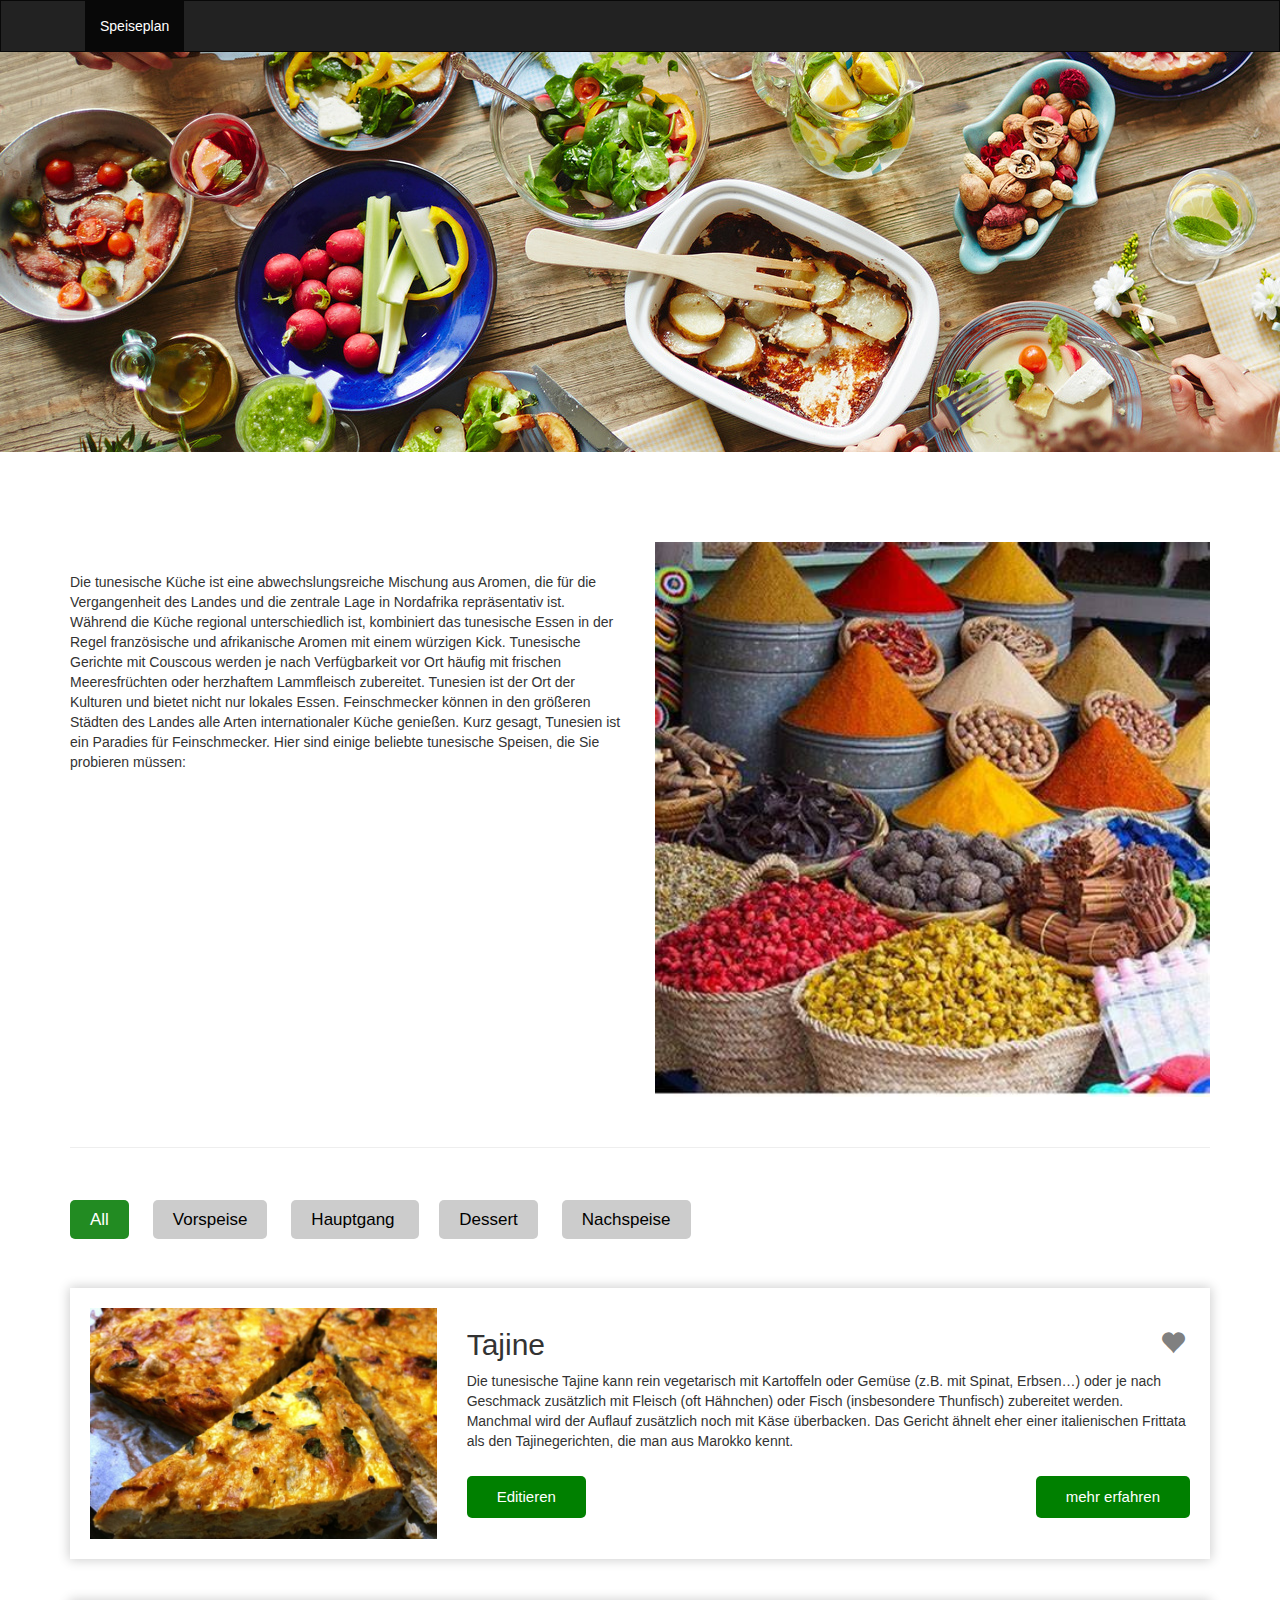
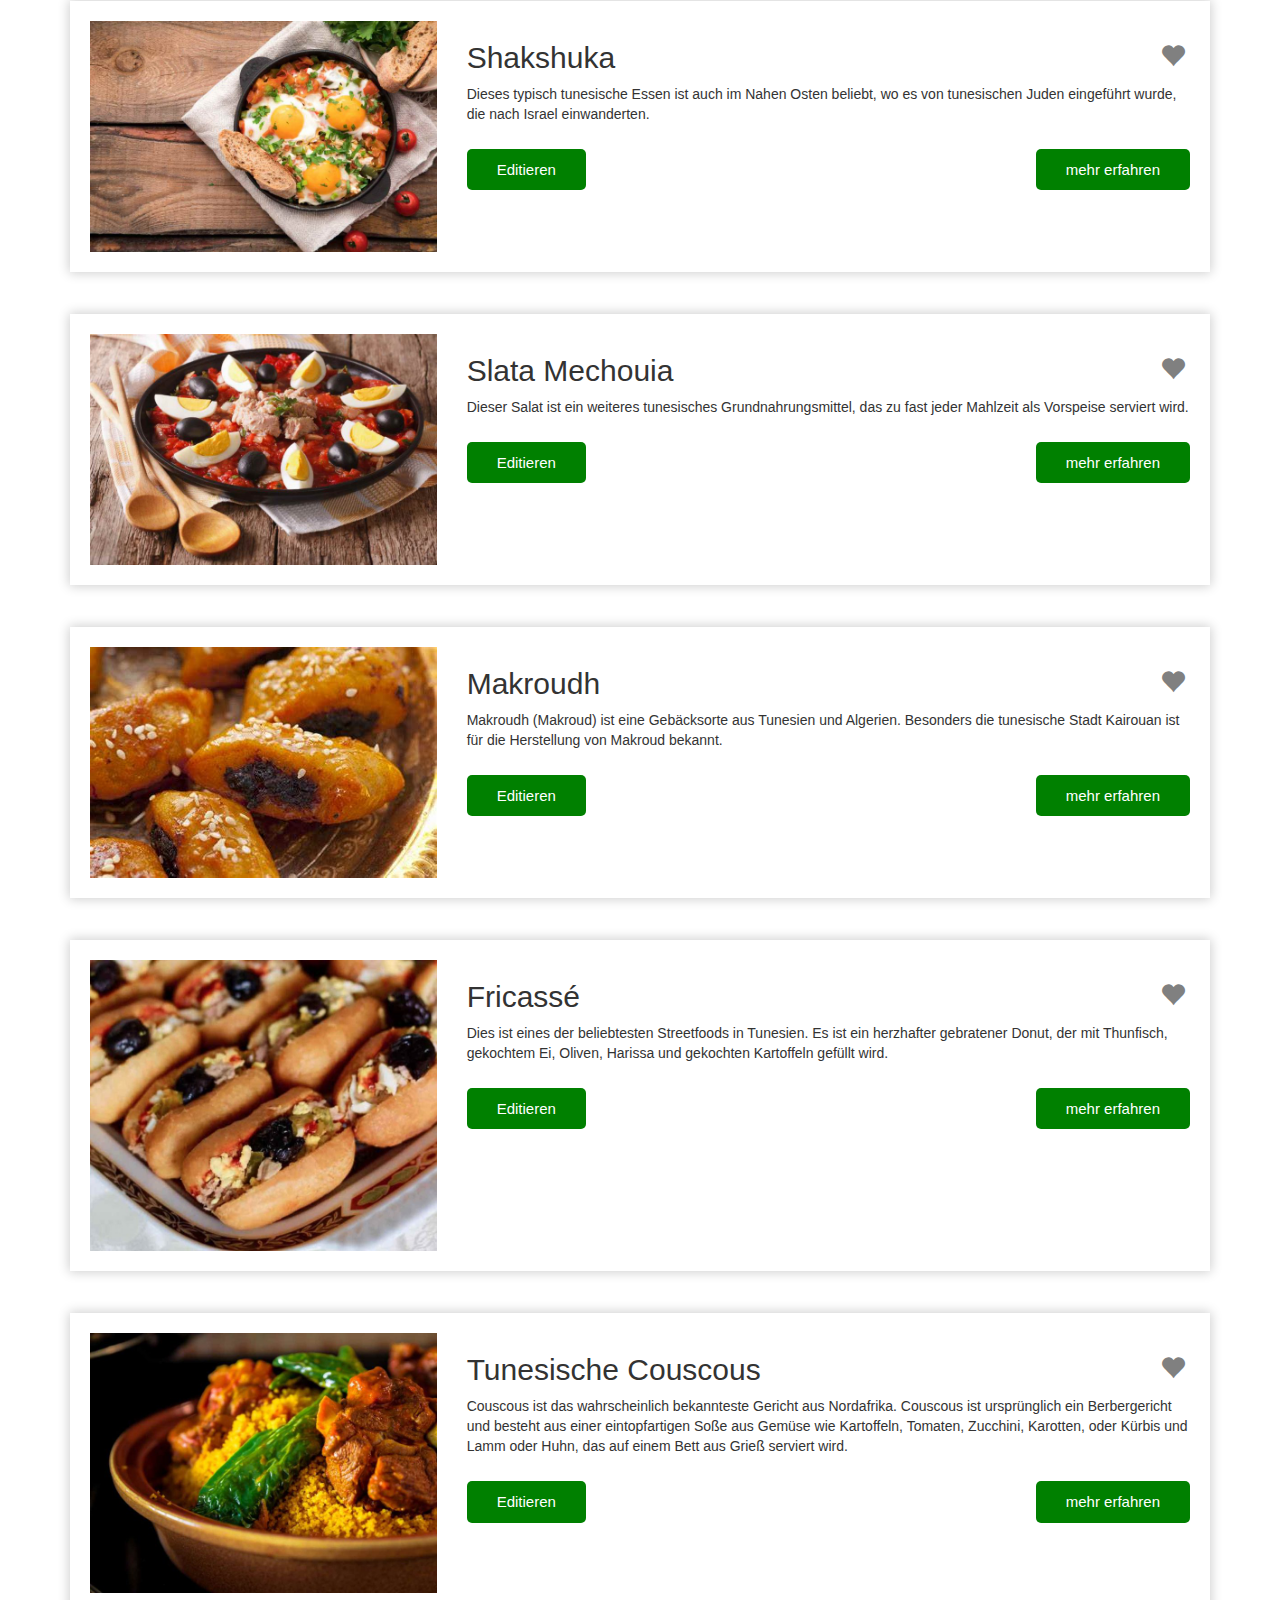
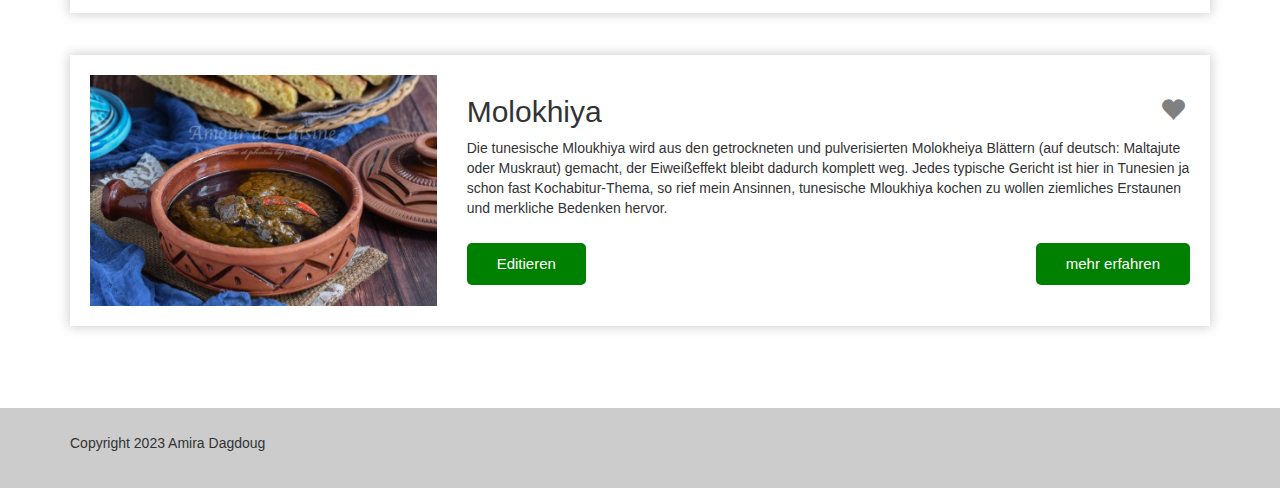
==== commit 04be5169: "style and click event on Heart" ====
--- a/index.html
+++ b/index.html
@@ -74,7 +74,7 @@
             </div>
             <div class="col-md-8">
               <div class="card-body">
-                <a class="card-body-heart" href="##"><img src="./images/heart.svg" /></a>
+                <a class="card-body-heart" href="##"><i class="glyphicon glyphicon-heart"></i></a>
                 <h2>Tajine</h2>
                 <p class="card-text">
                   Die tunesische Tajine kann rein vegetarisch mit Kartoffeln oder Gemüse (z.B. mit Spinat, Erbsen…) oder
@@ -109,7 +109,7 @@
             </div>
             <div class="col-md-8">
               <div class="card-body">
-                <a class="card-body-heart" href="##"><img src="./images/heart.svg" /></a>
+                <a class="card-body-heart" href="##"><i class="glyphicon glyphicon-heart"></i></a>
                 <h2> Shakshuka</h2>
                 <p class="card-text">
                   Dieses typisch tunesische Essen ist auch im Nahen Osten beliebt, wo es von tunesischen Juden
@@ -145,7 +145,7 @@
             </div>
             <div class="col-md-8">
               <div class="card-body">
-                <a class="card-body-heart" href="##"><img src="./images/heart.svg" /></a>
+                <a class="card-body-heart" href="##"><i class="glyphicon glyphicon-heart"></i></a>
                 <h2> Slata Mechouia</h2>
                 <p class="card-text">
                   Dieser Salat ist ein weiteres tunesisches Grundnahrungsmittel, das zu fast jeder Mahlzeit als
@@ -177,7 +177,7 @@
             </div>
             <div class="col-md-8">
               <div class="card-body">
-                <a class="card-body-heart" href="##"><img src="./images/heart.svg" /></a>
+                <a class="card-body-heart" href="##"><i class="glyphicon glyphicon-heart"></i></a>
                 <h2> Makroudh</h2>
                 <p class="card-text">
                   Makroudh (Makroud) ist eine Gebäcksorte aus Tunesien und Algerien.
@@ -208,7 +208,7 @@
             </div>
             <div class="col-md-8">
               <div class="card-body">
-                <a class="card-body-heart" href="##"><img src="./images/heart.svg" /></a>
+                <a class="card-body-heart" href="##"><i class="glyphicon glyphicon-heart"></i></a>
                 <h2>Fricassé</h2>
                 <p class="card-text">
                   Dies ist eines der beliebtesten Streetfoods in Tunesien. Es ist ein herzhafter gebratener Donut, der
@@ -244,7 +244,7 @@
             </div>
             <div class="col-md-8">
               <div class="card-body">
-                <a class="card-body-heart" href="##"><img src="./images/heart.svg" /></a>
+                <a class="card-body-heart" href="##"><i class="glyphicon glyphicon-heart"></i></a>
                 <h2>Tunesische Couscous </h2>
                 <p class="card-text">
                   Couscous ist das wahrscheinlich bekannteste Gericht aus Nordafrika. Couscous ist ursprünglich ein
@@ -280,7 +280,7 @@
             </div>
             <div class="col-md-8">
               <div class="card-body">
-                <a class="card-body-heart" href="##"><img src="./images/heart.svg" /></a>
+                <a class="card-body-heart" href="##"><i class="glyphicon glyphicon-heart"></i></a>
                 <h2>Molokhiya</h2>
                 <p class="card-text">
                   Die tunesische Mloukhiya wird aus den getrockneten und pulverisierten Molokheiya Blättern (auf
--- a/style.css
+++ b/style.css
@@ -1,4 +1,4 @@
-html{
+html {
     overflow-x: hidden;
 }
 
@@ -12,50 +12,57 @@
     padding: 25px;
 }
 
-.mt-1{
+.mt-1 {
     margin-top: 10px;
 }
-.mt-2{
+
+.mt-2 {
     margin-top: 20px;
 }
-.mt-3{
+
+.mt-3 {
     margin-top: 30px;
 }
-.mt-4{
+
+.mt-4 {
     margin-top: 40px;
 }
 
-.mt-5{
+.mt-5 {
     margin-top: 50px;
 }
 
 
-.mb-1{
+.mb-1 {
     margin-bottom: 10px;
 }
-.mb-2{
+
+.mb-2 {
     margin-bottom: 20px;
 }
-.mb-3{
+
+.mb-3 {
     margin-bottom: 30px;
 }
-.mb-4{
+
+.mb-4 {
     margin-bottom: 40px;
 }
 
-.mb-5{
+.mb-5 {
     margin-bottom: 50px;
 }
 
-.card img{
+.card img {
     width: 100%;
 }
 
 
-.speiseplanFilter{
+.speiseplanFilter {
     margin-bottom: 4em;
 }
-.speiseplanFilter span{
+
+.speiseplanFilter span {
     margin-right: 20px;
     padding-top: 10px;
     padding-bottom: 10px;
@@ -68,29 +75,28 @@
     border-radius: 5px;
 }
 
-.speiseplanFilter span.active{
-    font-size: 18px;
+.speiseplanFilter span.active {
     background-color: forestgreen;
     color: #fff;
 }
 
-.cardsList .card{
+.cardsList .card {
     padding: 20px;
     box-shadow: 0px 0px 11px 1px rgba(0, 0, 0, 0.2);
     margin-bottom: 3em;
 }
 
-.card-body .card-body-heart img{
+.card-body .card-body-heart img {
     width: 30px;
 }
 
-.card-body .card-body-heart{
+.card-body .card-body-heart {
     position: absolute;
     right: 20px;
 }
 
 
-.card-action .card-action-edit{
+.card-action .card-action-edit {
     padding-left: 30px;
     padding-right: 30px;
     padding-top: 10px;
@@ -103,7 +109,7 @@
     display: inline-block;
 }
 
-.card-action .card-action-plus{
+.card-action .card-action-plus {
     padding-left: 30px;
     padding-right: 30px;
     padding-top: 10px;
@@ -117,6 +123,21 @@
     float: right;
 }
 
-.card-body-description{
+.card-body-description {
     display: none;
+}
+
+
+.card-body-heart {
+    font-size: 25px;
+    color: gray;
+}
+
+.card-body-heart:hover {
+    font-size: 25px;
+    color: gray;
+}
+
+.card-body-heart.like {
+    color: green;
 }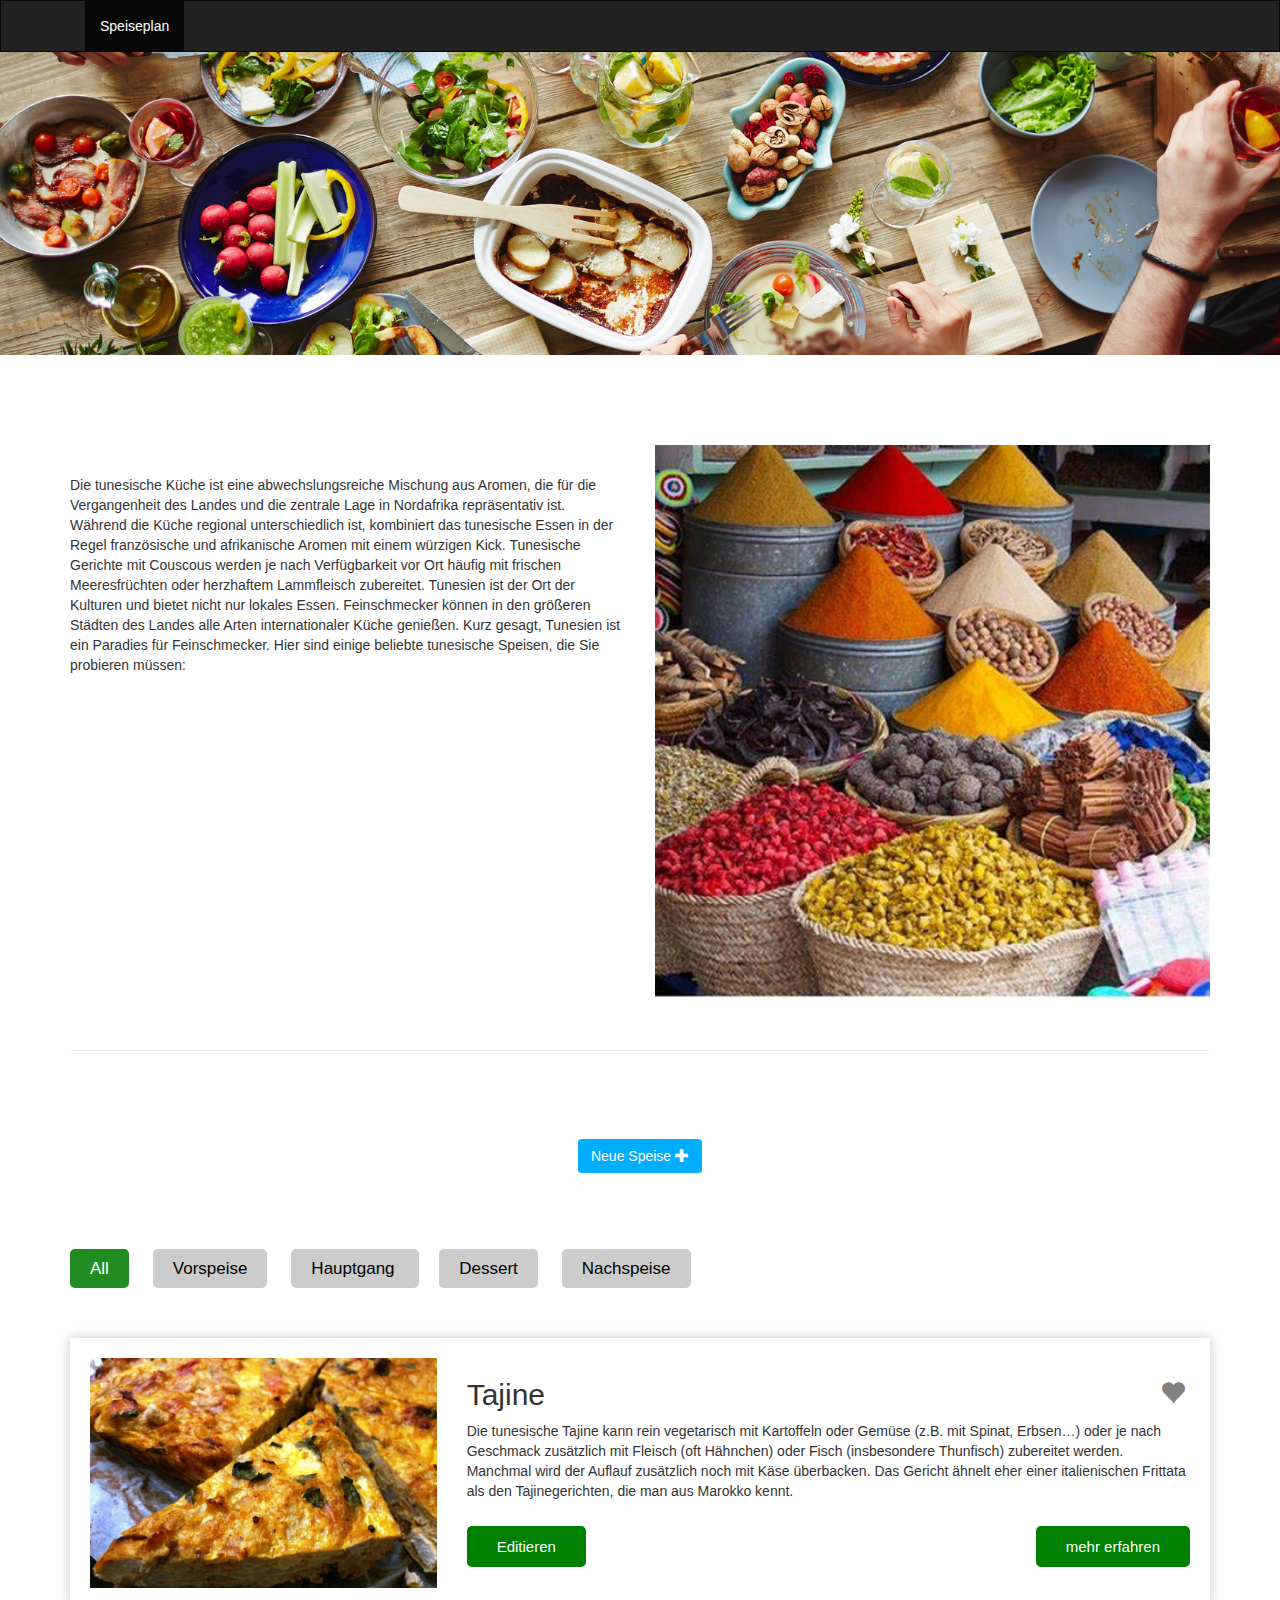
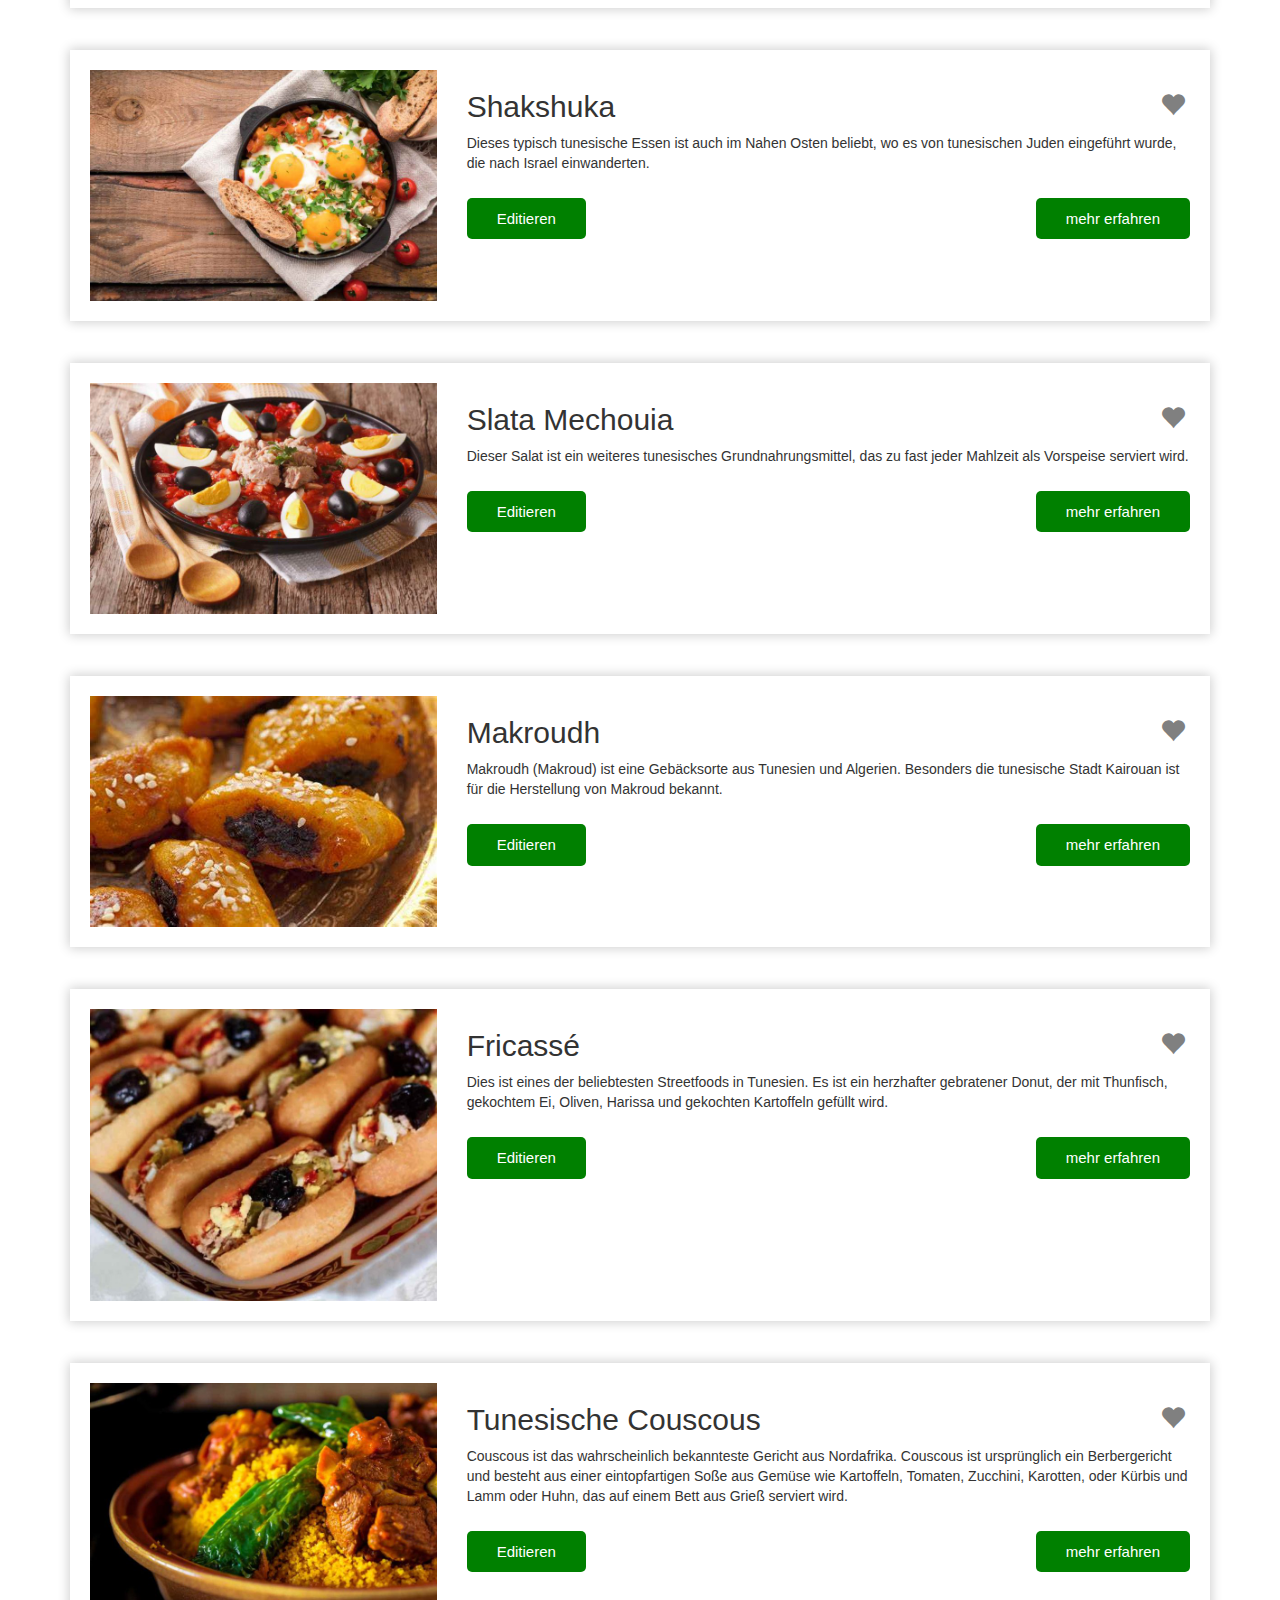
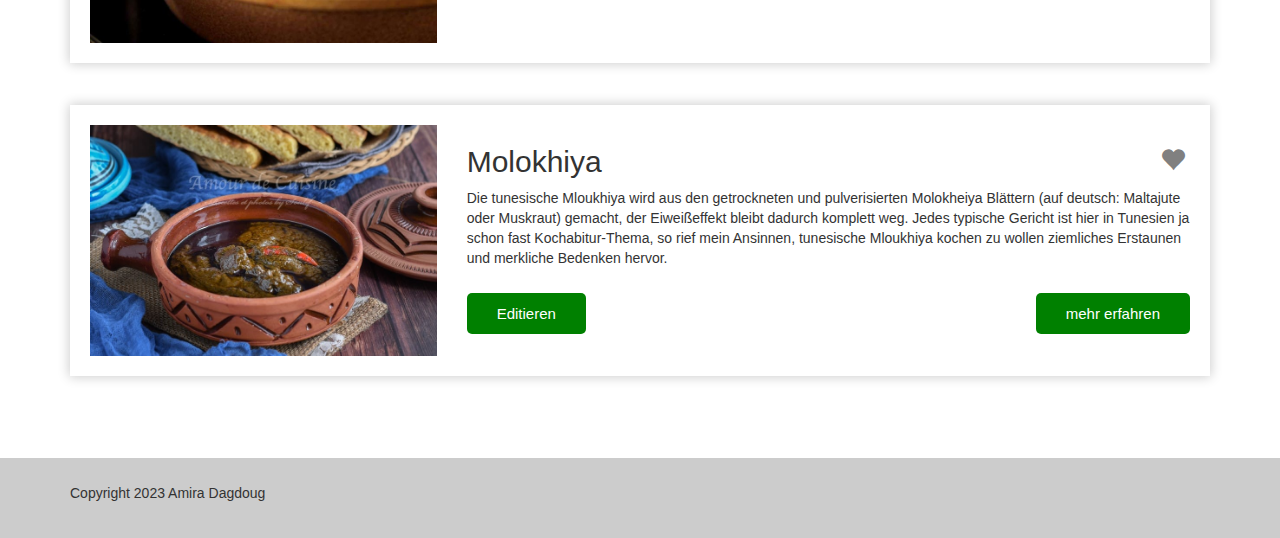
==== commit 62ae5884: "letzte version" ====
--- a/index.html
+++ b/index.html
@@ -7,6 +7,10 @@
   <meta name="viewport" content="width=device-width, initial-scale=1" />
   <link rel="stylesheet" href="https://maxcdn.bootstrapcdn.com/bootstrap/3.4.1/css/bootstrap.min.css" />
   <link rel="stylesheet" href="./style.css" />
+
+  <!-- TinyMCE CDN -->
+  <script src="https://cdn.tiny.cloud/1/no-api-key/tinymce/6/tinymce.min.js" referrerpolicy="origin"></script>
+
 
   <script src="https://ajax.googleapis.com/ajax/libs/jquery/3.6.4/jquery.min.js"></script>
   <script src="https://maxcdn.bootstrapcdn.com/bootstrap/3.4.1/js/bootstrap.min.js"></script>
@@ -57,6 +61,51 @@
   <div class="container mt-4 mb-4">
     <div class="row">
       <div class="col-md-12">
+        <div class="addSpeise">
+          <button class="btn btnNewSpeise">Neue Speise <i class="glyphicon glyphicon-plus"></i></button>
+        </div>
+        <div class="formNewSpeise">
+          <div class="row justify-content-md-center">
+            <div class="col-md-12">
+              <h3>Bitte eine Neue Speise hinzufugen</h3>
+              <br>
+              <div class="form-group">
+                <label for="speseKateg">Kategorie</label>
+                <select class="form-control speseKateg" id="speseKateg">
+                  <option value="1">Vorspeise</option>
+                  <option value="2">Hauptgang</option>
+                  <option value="3">Dessert</option>
+                  <option value="4">Nachspeise</option>
+                </select>
+              </div>
+
+              <div class="form group">
+                <label>Speise Headline</label>
+                <input class="form-control speiseTitle" type="text" placeholder="Speise Headline">
+              </div>
+              <br>
+              <div class="form-group">
+                <label>Speise Teaser</label>
+                <textarea class="form-control speiseTeaser" placeholder="Speise Teaser" rows="3"></textarea>
+              </div>
+
+              <div class="form group">
+                <label>Speise Image Path</label>
+                <input class="form-control speiseImagePath" type="text" placeholder="Z.B Path: test.jpg">
+              </div>
+              <br>
+              <div class="form-group">
+                <label>Speise Description</label>
+                <textarea id="editor"></textarea>
+              </div>
+              <button type="submit" class="btn btn-primary justify-content-md-center">Speichern</button>
+            </div>
+          </div>
+        </div>
+      </div>
+    </div>
+    <div class="row">
+      <div class="col-md-12">
         <div class="speiseplanFilter">
           <span class="active" data-categ="*">All</span>
           <span data-categ="1">Vorspeise</span>
--- a/style.css
+++ b/style.css
@@ -60,6 +60,7 @@
 
 .speiseplanFilter {
     margin-bottom: 4em;
+    margin-top: 4em;
 }
 
 .speiseplanFilter span {
@@ -135,9 +136,37 @@
 
 .card-body-heart:hover {
     font-size: 25px;
-    color: gray;
+    color: gray !important;
 }
 
 .card-body-heart.like {
-    color: green;
+    color: green !important;
+}
+
+.headerImage img {
+    width: 100%;
+}
+
+/* Form Add New Speise */
+.addSpeise {
+    text-align: center;
+    margin-bottom: 2em;
+    margin-top: 2em;
+}
+
+.addSpeise .btnNewSpeise {
+    background: #00adff;
+    color: white;
+}
+
+.formNewSpeise {
+    max-width: 70%;
+    margin: auto;
+    padding: 20px;
+    box-shadow: 0px 0px 11px 1px rgba(0, 0, 0, 0.2);
+    display: none;
+}
+
+.tox-tinymce-aux {
+    display: none !important;
 }